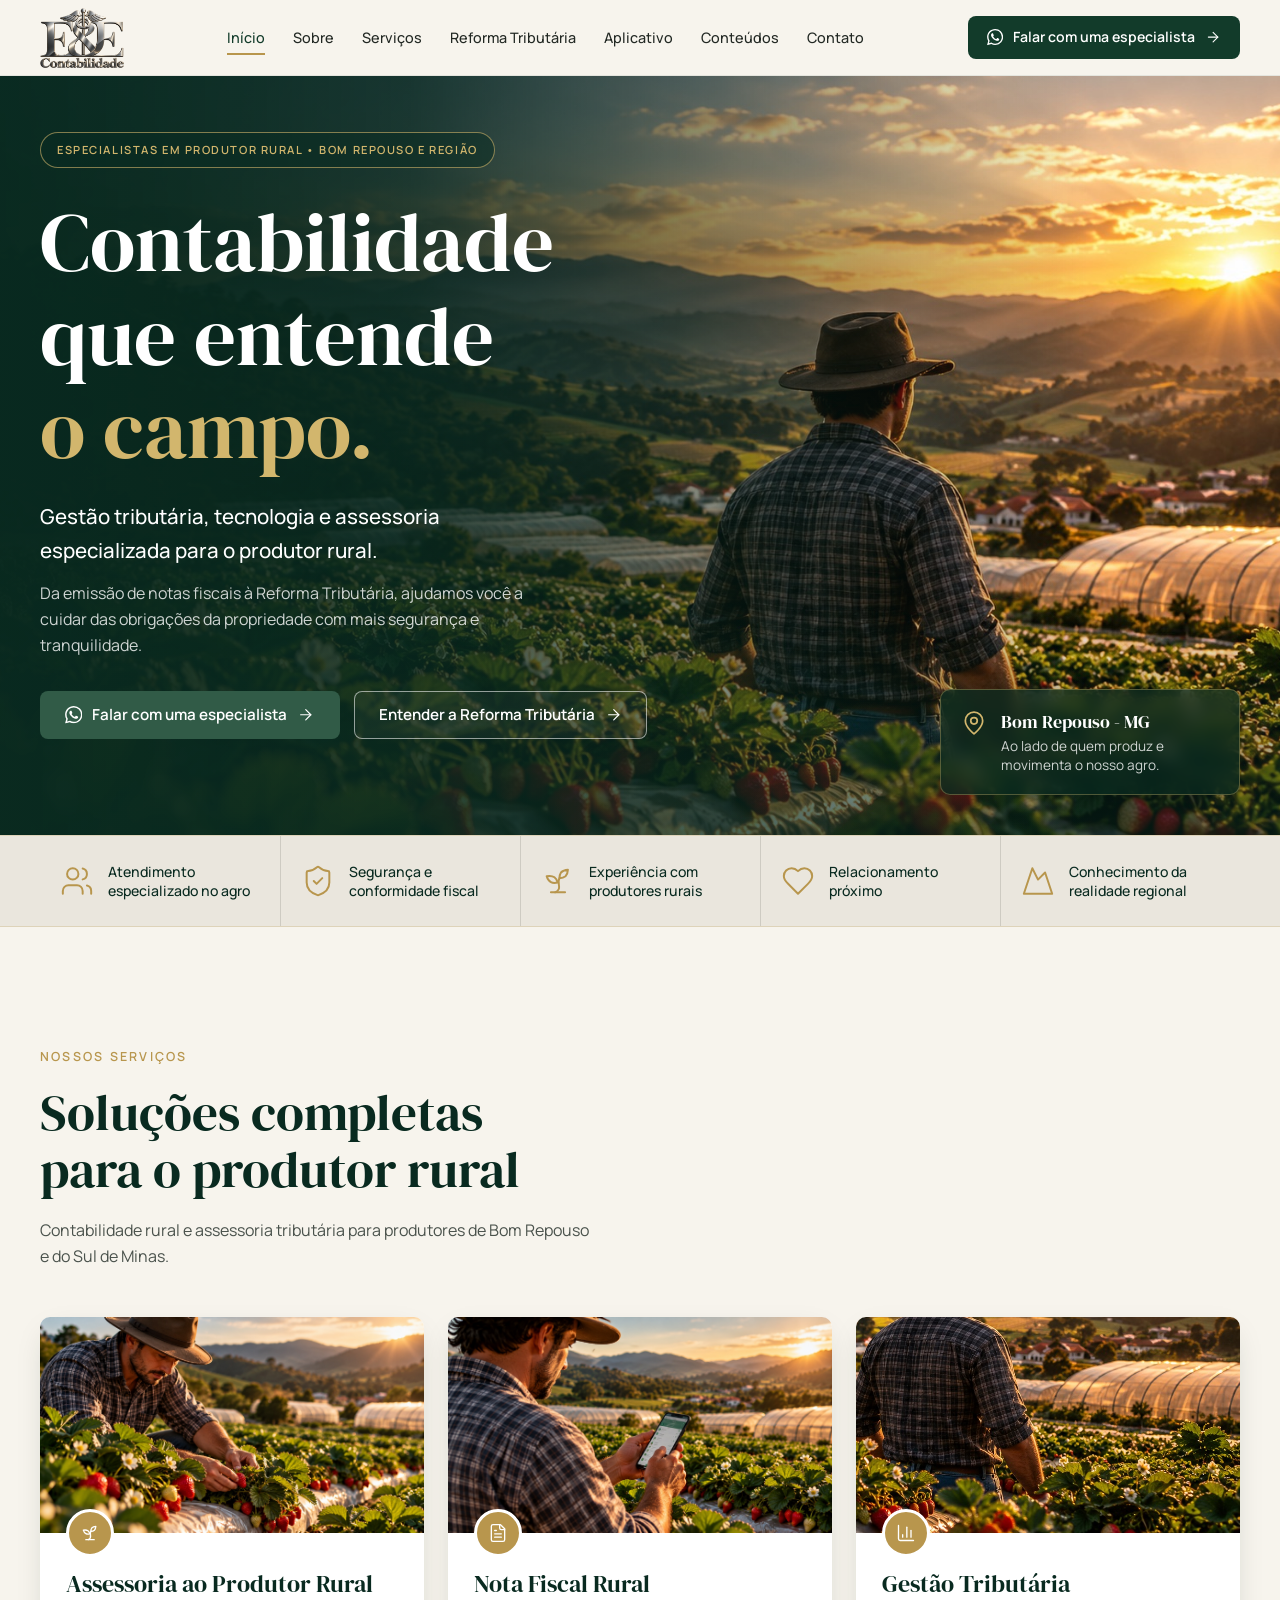
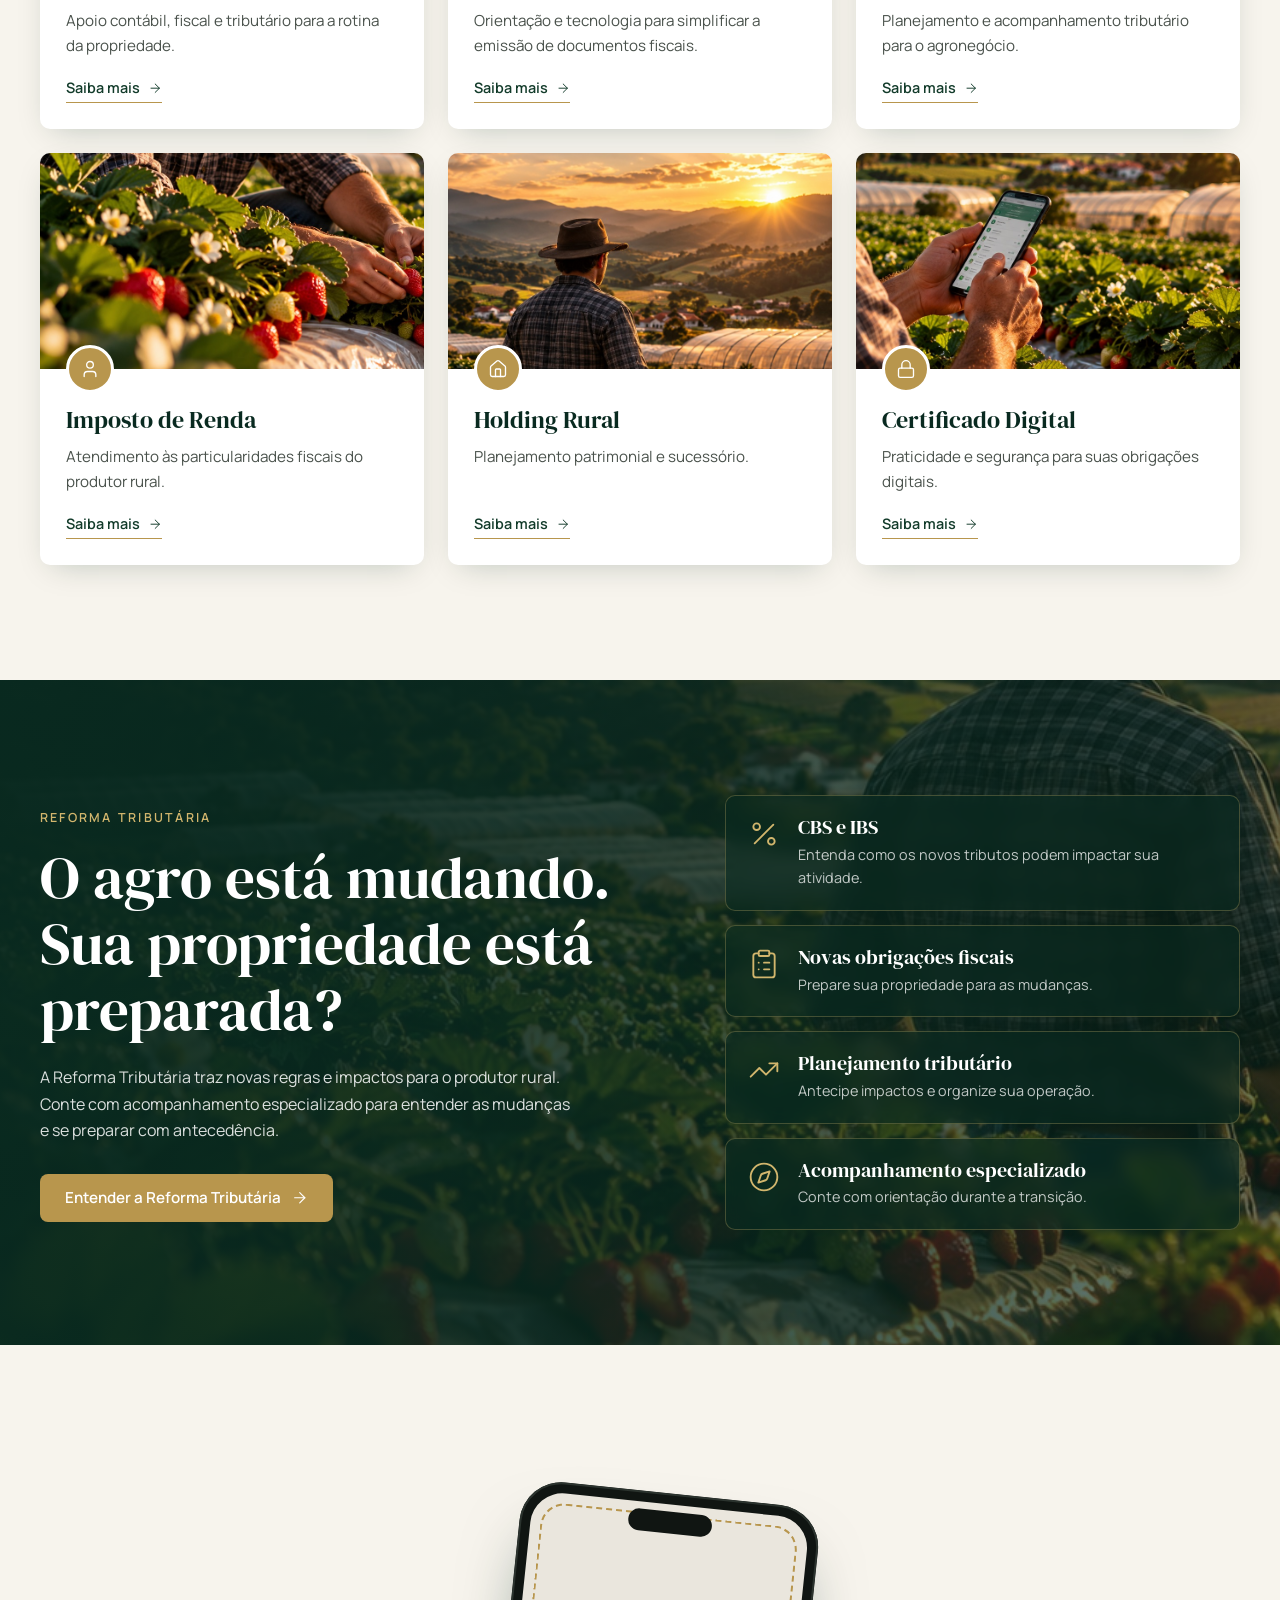
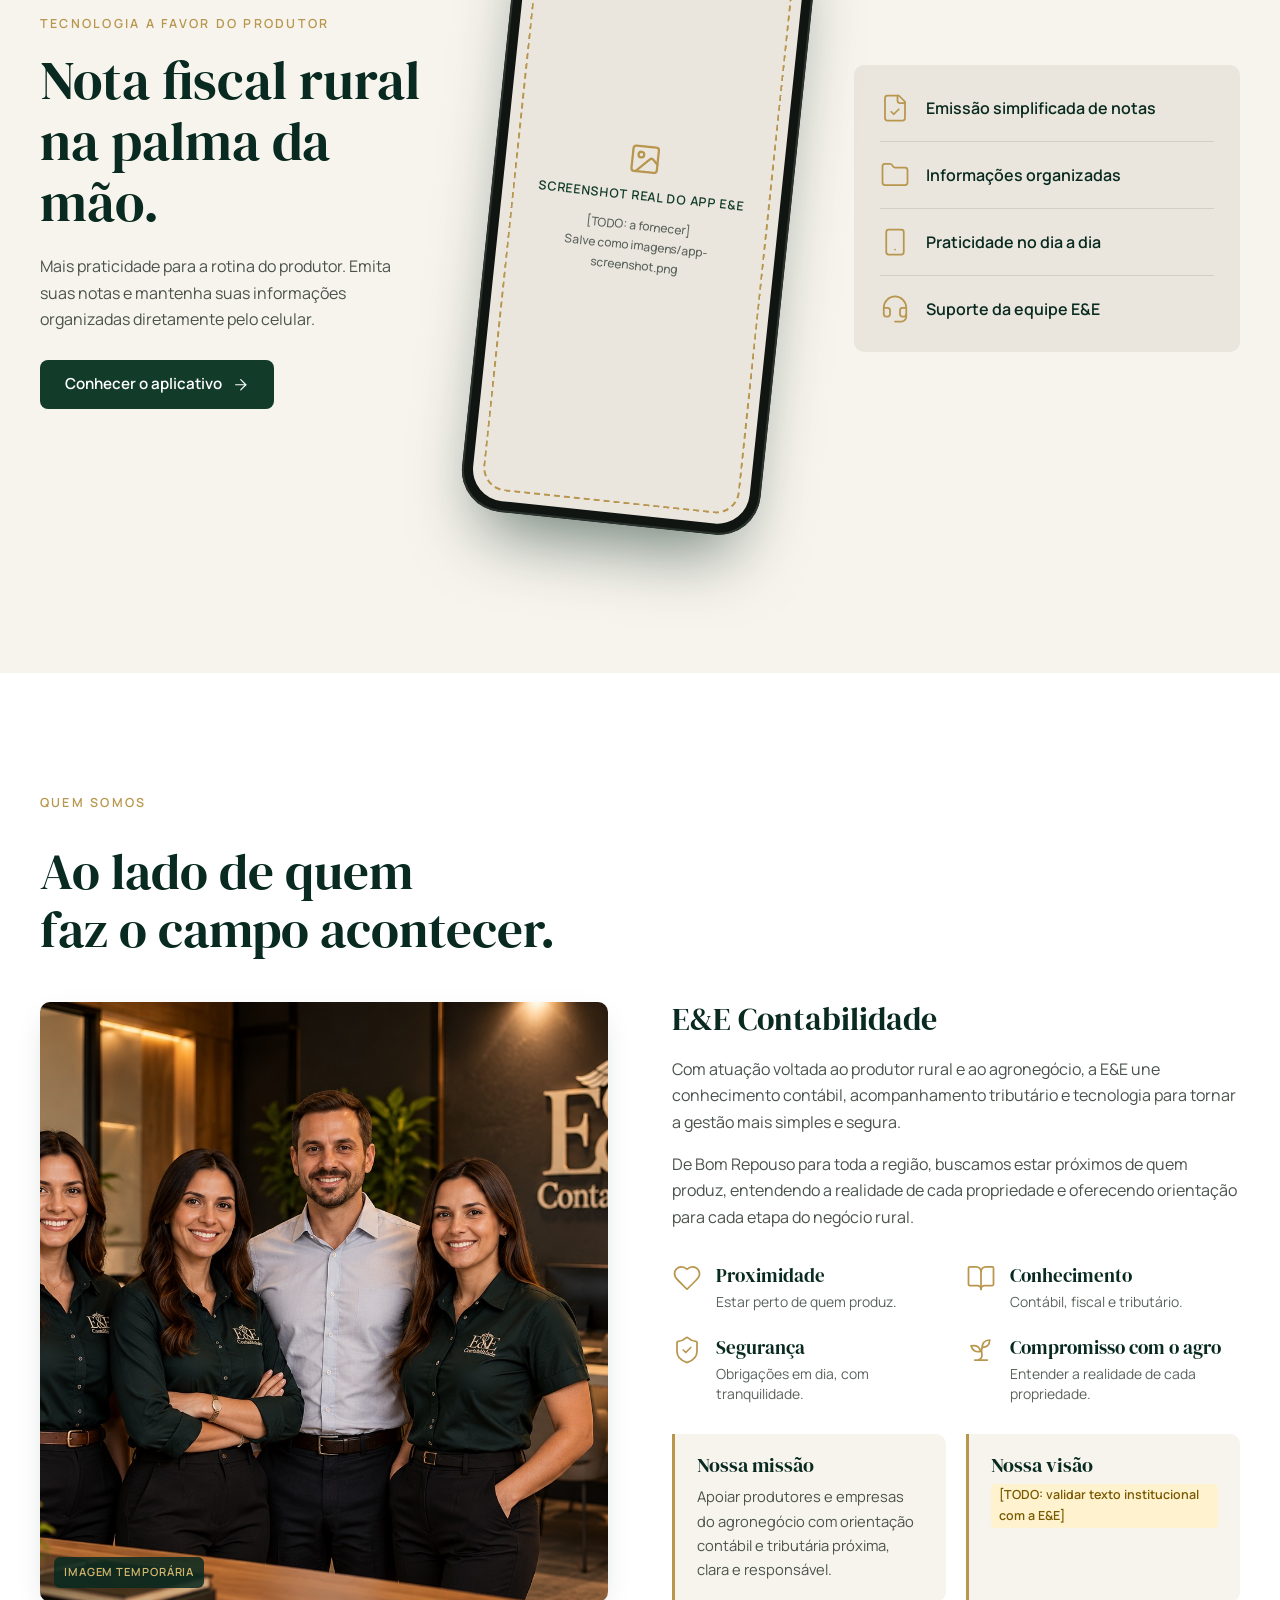
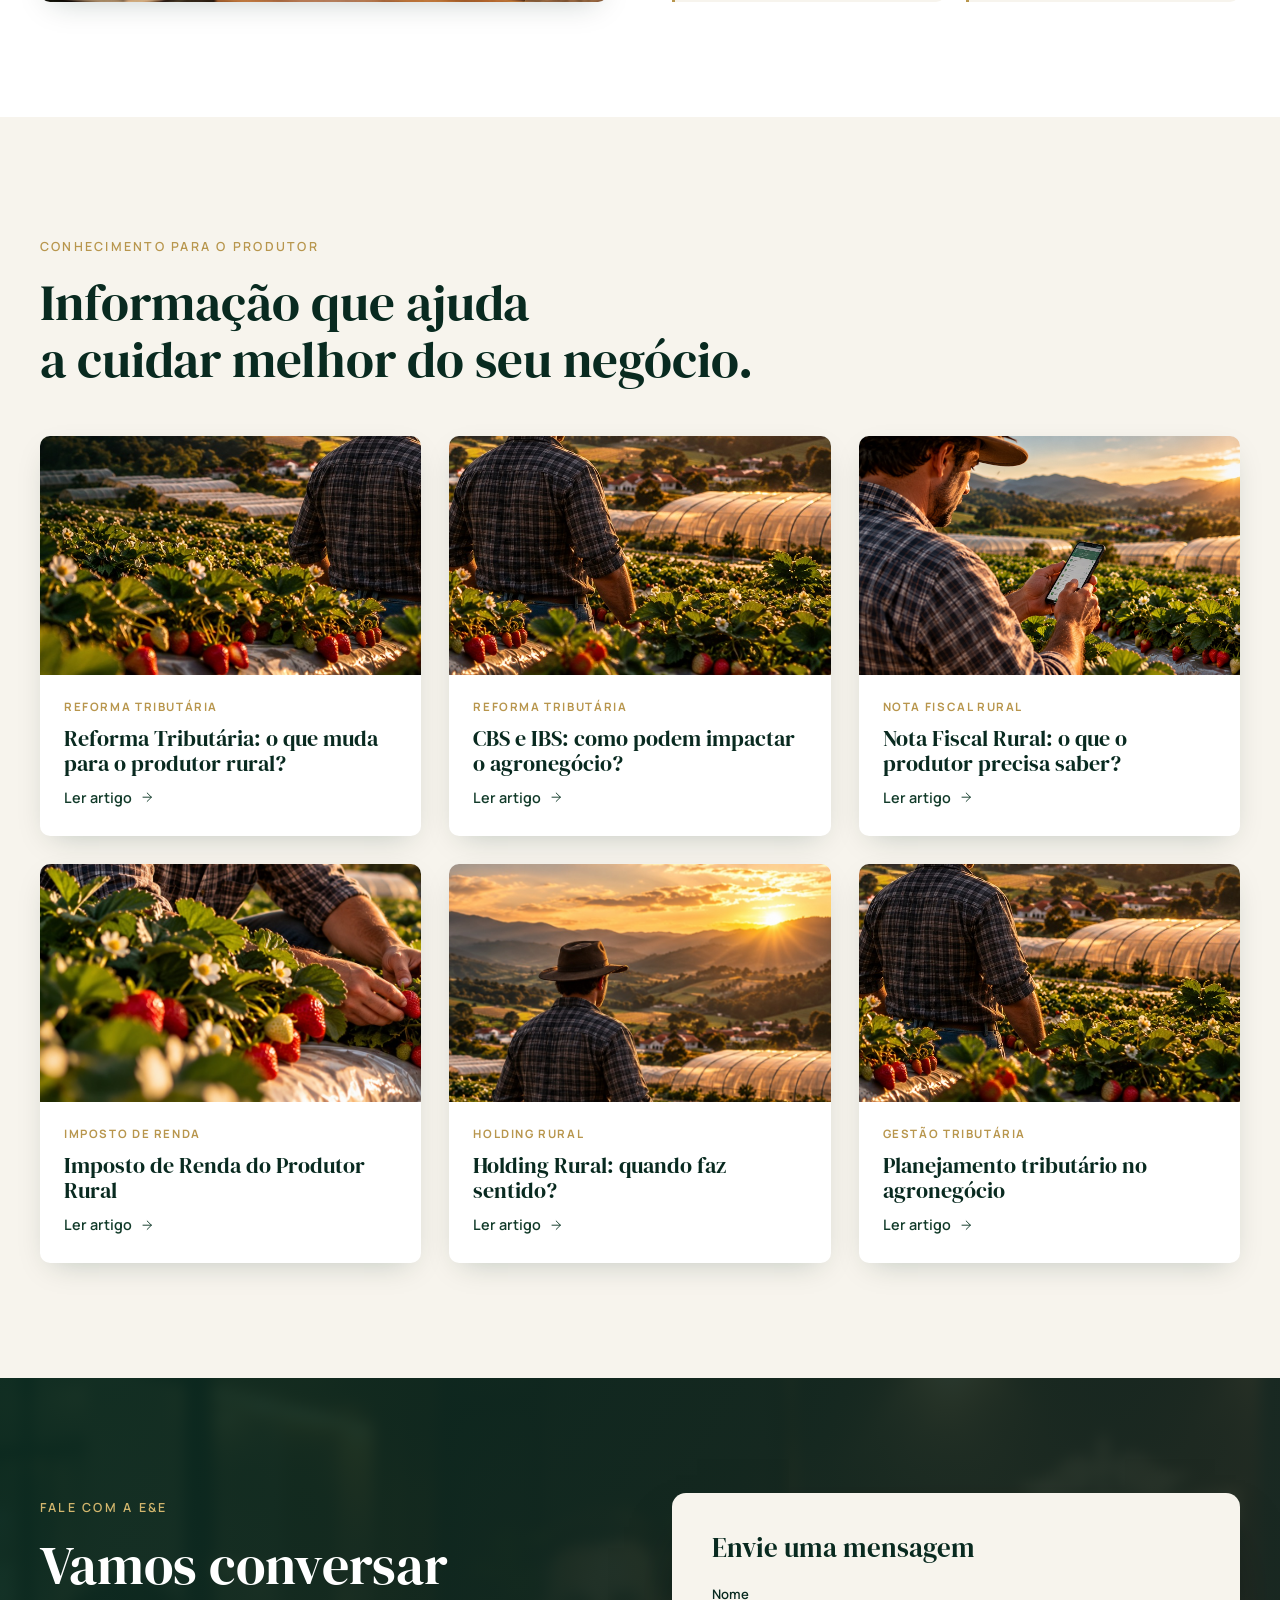
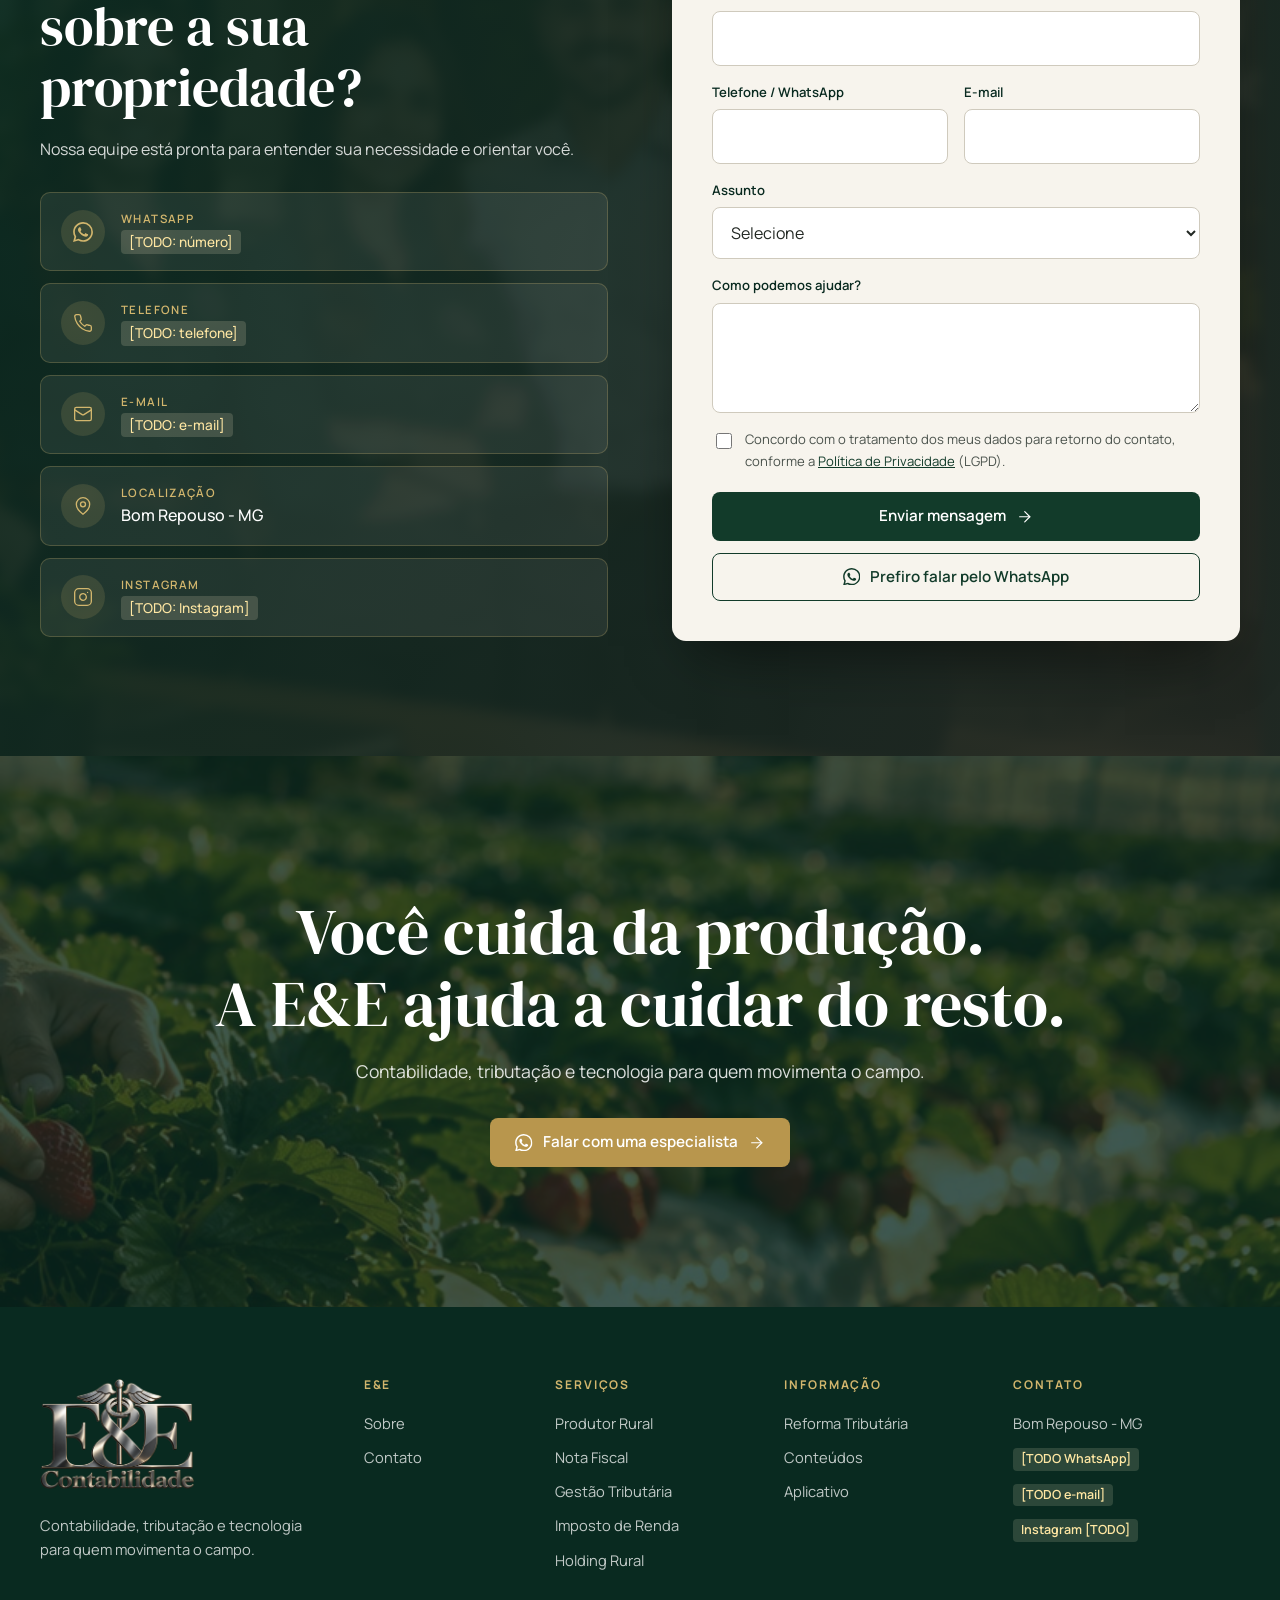
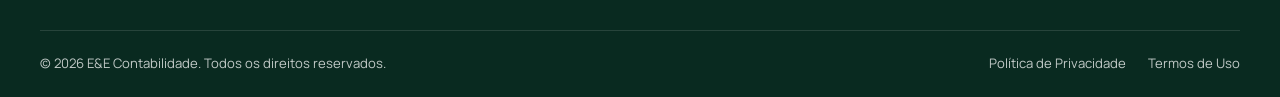
==== index.html @ 35ecf1f6 "Site institucional E&E Contabilidade" ====
<!doctype html>
<html lang="pt-BR" class="no-js">
<head>
<meta charset="utf-8">
<meta name="viewport" content="width=device-width, initial-scale=1">
<title>Contabilidade para Produtor Rural em Bom Repouso - MG | E&amp;E Contabilidade</title>
<meta name="description" content="Contabilidade rural e para o agronegócio em Bom Repouso - MG e Sul de Minas. Assessoria ao produtor rural, nota fiscal, imposto de renda, holding rural e Reforma Tributária.">
<meta property="og:type" content="website">
<meta property="og:locale" content="pt_BR">
<meta property="og:title" content="Contabilidade para Produtor Rural em Bom Repouso - MG | E&amp;E Contabilidade">
<meta property="og:description" content="Contabilidade rural e para o agronegócio em Bom Repouso - MG e Sul de Minas. Assessoria ao produtor rural, nota fiscal, imposto de renda, holding rural e Reforma Tributária.">
<meta property="og:image" content="imagens/web/hero.jpg">
<meta name="theme-color" content="#123b2a">
<link rel="preconnect" href="https://fonts.googleapis.com">
<link rel="preconnect" href="https://fonts.gstatic.com" crossorigin>
<link href="https://fonts.googleapis.com/css2?family=DM+Serif+Display&family=Manrope:wght@400;500;600;700&display=swap" rel="stylesheet">
<link rel="stylesheet" href="assets/css/style.css">
<script type="application/ld+json">{"@context":"https://schema.org","@type":"AccountingService","name":"E&E Contabilidade","description":"Contabilidade para produtor rural e agronegócio em Bom Repouso - MG.","address":{"@type":"PostalAddress","addressLocality":"Bom Repouso","addressRegion":"MG","addressCountry":"BR"},"areaServed":["Bom Repouso","Sul de Minas"],"knowsAbout":["Contabilidade rural","Reforma Tributária","Nota fiscal do produtor rural","Imposto de Renda do produtor rural","Holding rural"]}</script>
</head>
<body>
<a class="skip-link" href="#conteudo-principal">Ir para o conteúdo</a>
<svg xmlns="http://www.w3.org/2000/svg" style="display:none" aria-hidden="true"><symbol id="i-arrow" viewBox="0 0 24 24"><path d="M5 12h14"/><path d="m12 5 7 7-7 7"/></symbol><symbol id="i-pin" viewBox="0 0 24 24"><path d="M20 10c0 6-8 12-8 12s-8-6-8-12a8 8 0 0 1 16 0Z"/><circle cx="12" cy="10" r="3"/></symbol><symbol id="i-shield" viewBox="0 0 24 24"><path d="M20 13c0 5-3.5 7.5-7.66 8.95a1 1 0 0 1-.67-.01C7.5 20.5 4 18 4 13V6a1 1 0 0 1 1-1c2 0 4.5-1.2 6.24-2.72a1.17 1.17 0 0 1 1.52 0C14.51 3.81 17 5 19 5a1 1 0 0 1 1 1z"/><path d="m9 12 2 2 4-4"/></symbol><symbol id="i-users" viewBox="0 0 24 24"><path d="M16 21v-2a4 4 0 0 0-4-4H6a4 4 0 0 0-4 4v2"/><circle cx="9" cy="7" r="4"/><path d="M22 21v-2a4 4 0 0 0-3-3.87"/><path d="M16 3.13a4 4 0 0 1 0 7.75"/></symbol><symbol id="i-sprout" viewBox="0 0 24 24"><path d="M7 20h10"/><path d="M10 20c5.5-2.5.8-6.4 3-10"/><path d="M9.5 9.4c1.1.8 1.8 2.2 2.3 3.7-2 .4-3.5.4-4.8-.3-1.2-.6-2.3-1.9-3-4.2 2.8-.5 4.4 0 5.5.8z"/><path d="M14.1 6a7 7 0 0 0-1.1 4c1.9-.1 3.3-.6 4.3-1.4 1-1 1.6-2.3 1.7-4.6-2.7.1-4 1-4.9 2z"/></symbol><symbol id="i-file" viewBox="0 0 24 24"><path d="M15 2H6a2 2 0 0 0-2 2v16a2 2 0 0 0 2 2h12a2 2 0 0 0 2-2V7Z"/><path d="M14 2v4a2 2 0 0 0 2 2h4"/><path d="M10 9H8"/><path d="M16 13H8"/><path d="M16 17H8"/></symbol><symbol id="i-filecheck" viewBox="0 0 24 24"><path d="M15 2H6a2 2 0 0 0-2 2v16a2 2 0 0 0 2 2h12a2 2 0 0 0 2-2V7Z"/><path d="M14 2v4a2 2 0 0 0 2 2h4"/><path d="m9 15 2 2 4-4"/></symbol><symbol id="i-chart" viewBox="0 0 24 24"><path d="M3 3v16a2 2 0 0 0 2 2h16"/><path d="M18 17V9"/><path d="M13 17V5"/><path d="M8 17v-3"/></symbol><symbol id="i-user" viewBox="0 0 24 24"><path d="M19 21v-2a4 4 0 0 0-4-4H9a4 4 0 0 0-4 4v2"/><circle cx="12" cy="7" r="4"/></symbol><symbol id="i-home" viewBox="0 0 24 24"><path d="M15 21v-8a1 1 0 0 0-1-1h-4a1 1 0 0 0-1 1v8"/><path d="M3 10a2 2 0 0 1 .709-1.528l7-5.999a2 2 0 0 1 2.582 0l7 5.999A2 2 0 0 1 21 10v9a2 2 0 0 1-2 2H5a2 2 0 0 1-2-2z"/></symbol><symbol id="i-lock" viewBox="0 0 24 24"><rect width="18" height="11" x="3" y="11" rx="2"/><path d="M7 11V7a5 5 0 0 1 10 0v4"/></symbol><symbol id="i-heart" viewBox="0 0 24 24"><path d="M19 14c1.49-1.46 3-3.21 3-5.5A5.5 5.5 0 0 0 16.5 3c-1.76 0-3 .5-4.5 2-1.5-1.5-2.74-2-4.5-2A5.5 5.5 0 0 0 2 8.5c0 2.3 1.5 4.05 3 5.5l7 7Z"/></symbol><symbol id="i-book" viewBox="0 0 24 24"><path d="M12 7v14"/><path d="M3 18a1 1 0 0 1-1-1V4a1 1 0 0 1 1-1h5a4 4 0 0 1 4 4 4 4 0 0 1 4-4h5a1 1 0 0 1 1 1v13a1 1 0 0 1-1 1h-6a3 3 0 0 0-3 3 3 3 0 0 0-3-3z"/></symbol><symbol id="i-mountain" viewBox="0 0 24 24"><path d="m8 3 4 8 5-5 5 15H2L8 3z"/></symbol><symbol id="i-trend" viewBox="0 0 24 24"><polyline points="22 7 13.5 15.5 8.5 10.5 2 17"/><polyline points="16 7 22 7 22 13"/></symbol><symbol id="i-phone-app" viewBox="0 0 24 24"><rect width="14" height="20" x="5" y="2" rx="2"/><path d="M12 18h.01"/></symbol><symbol id="i-folder" viewBox="0 0 24 24"><path d="M20 20a2 2 0 0 0 2-2V8a2 2 0 0 0-2-2h-7.9a2 2 0 0 1-1.69-.9L9.6 3.9A2 2 0 0 0 7.93 3H4a2 2 0 0 0-2 2v13a2 2 0 0 0 2 2Z"/></symbol><symbol id="i-headset" viewBox="0 0 24 24"><path d="M3 11h3a2 2 0 0 1 2 2v3a2 2 0 0 1-2 2H5a2 2 0 0 1-2-2v-5Zm0 0a9 9 0 1 1 18 0m0 0v5a2 2 0 0 1-2 2h-1a2 2 0 0 1-2-2v-3a2 2 0 0 1 2-2h3Z"/><path d="M21 16v2a4 4 0 0 1-4 4h-5"/></symbol><symbol id="i-compass" viewBox="0 0 24 24"><circle cx="12" cy="12" r="10"/><path d="m16.24 7.76-1.804 5.411a2 2 0 0 1-1.265 1.265L7.76 16.24l1.804-5.411a2 2 0 0 1 1.265-1.265z"/></symbol><symbol id="i-percent" viewBox="0 0 24 24"><line x1="19" x2="5" y1="5" y2="19"/><circle cx="6.5" cy="6.5" r="2.5"/><circle cx="17.5" cy="17.5" r="2.5"/></symbol><symbol id="i-clipboard" viewBox="0 0 24 24"><rect width="8" height="4" x="8" y="2" rx="1"/><path d="M16 4h2a2 2 0 0 1 2 2v14a2 2 0 0 1-2 2H6a2 2 0 0 1-2-2V6a2 2 0 0 1 2-2h2"/><path d="M12 11h4"/><path d="M12 16h4"/><path d="M8 11h.01"/><path d="M8 16h.01"/></symbol><symbol id="i-phone" viewBox="0 0 24 24"><path d="M22 16.92v3a2 2 0 0 1-2.18 2 19.79 19.79 0 0 1-8.63-3.07 19.5 19.5 0 0 1-6-6 19.79 19.79 0 0 1-3.07-8.67A2 2 0 0 1 4.11 2h3a2 2 0 0 1 2 1.72c.127.96.361 1.903.7 2.81a2 2 0 0 1-.45 2.11L8.09 9.91a16 16 0 0 0 6 6l1.27-1.27a2 2 0 0 1 2.11-.45c.907.339 1.85.573 2.81.7A2 2 0 0 1 22 16.92z"/></symbol><symbol id="i-mail" viewBox="0 0 24 24"><rect width="20" height="16" x="2" y="4" rx="2"/><path d="m22 7-8.97 5.7a1.94 1.94 0 0 1-2.06 0L2 7"/></symbol><symbol id="i-insta" viewBox="0 0 24 24"><rect width="20" height="20" x="2" y="2" rx="5" ry="5"/><path d="M16 11.37A4 4 0 1 1 12.63 8 4 4 0 0 1 16 11.37z"/><line x1="17.5" x2="17.51" y1="6.5" y2="6.5"/></symbol><symbol id="i-menu" viewBox="0 0 24 24"><path d="M4 6h16M4 12h16M4 18h16"/></symbol><symbol id="i-image" viewBox="0 0 24 24"><rect width="18" height="18" x="3" y="3" rx="2"/><circle cx="9" cy="9" r="2"/><path d="m21 15-3.09-3.09a2 2 0 0 0-2.82 0L6 21"/></symbol><symbol id="i-wa" viewBox="0 0 24 24"><path class="icon-fill" d="M17.472 14.382c-.297-.149-1.758-.867-2.03-.967-.273-.099-.471-.148-.67.15-.197.297-.767.966-.94 1.164-.173.199-.347.223-.644.075-.297-.15-1.255-.463-2.39-1.475-.883-.788-1.48-1.761-1.653-2.059-.173-.297-.018-.458.13-.606.134-.133.298-.347.446-.52.149-.174.198-.298.298-.497.099-.198.05-.371-.025-.52-.075-.149-.669-1.612-.916-2.207-.242-.579-.487-.5-.669-.51-.173-.008-.371-.01-.57-.01-.198 0-.52.074-.792.372-.272.297-1.04 1.016-1.04 2.479 0 1.462 1.065 2.875 1.213 3.074.149.198 2.096 3.2 5.077 4.487.709.306 1.262.489 1.694.625.712.227 1.36.195 1.871.118.571-.085 1.758-.719 2.006-1.413.248-.694.248-1.289.173-1.413-.074-.124-.272-.198-.57-.347m-5.421 7.403h-.004a9.87 9.87 0 01-5.031-1.378l-.361-.214-3.741.982.998-3.648-.235-.374a9.86 9.86 0 01-1.51-5.26c.001-5.45 4.436-9.884 9.888-9.884 2.64 0 5.122 1.03 6.988 2.898a9.825 9.825 0 012.893 6.994c-.003 5.45-4.437 9.884-9.885 9.884m8.413-18.297A11.815 11.815 0 0012.05 0C5.495 0 .16 5.335.157 11.892c0 2.096.547 4.142 1.588 5.945L.057 24l6.305-1.654a11.882 11.882 0 005.683 1.448h.005c6.554 0 11.89-5.335 11.893-11.893a11.821 11.821 0 00-3.48-8.413z"/></symbol></svg>
<header class="site-header">
  <div class="container header-inner">
    <a class="logo" href="#inicio" aria-label="E&E Contabilidade — início"><img src="imagens/web/logo.png" alt="E&E Contabilidade" width="640" height="457"></a>
    <nav class="main-nav" id="menu" aria-label="Principal"><ul><li><a href="#inicio">Início</a></li><li><a href="#sobre">Sobre</a></li><li><a href="#servicos">Serviços</a></li><li><a href="#reforma">Reforma Tributária</a></li><li><a href="#aplicativo">Aplicativo</a></li><li><a href="#conteudos">Conteúdos</a></li><li><a href="#contato">Contato</a></li></ul></nav>
    <a class="btn btn-verde header-cta" data-wa href="#contato"><svg class="icon icon-fill" aria-hidden="true"><use href="#i-wa"/></svg> Falar com uma especialista <svg class="icon " aria-hidden="true"><use href="#i-arrow"/></svg></a>
    <button class="nav-toggle" aria-expanded="false" aria-controls="menu" aria-label="Abrir menu"><svg class="icon " aria-hidden="true"><use href="#i-menu"/></svg></button>
  </div>
</header>
<main id="conteudo-principal">
<!-- HERO -->
<section class="hero" id="inicio">
  <!-- Imagem gerada por IA (temporária). Para trocar: substitua imagens/web/hero.jpg -->
  <img class="hero-img" src="imagens/web/hero.jpg" alt="Produtor rural observando plantação de morango em estufas, com montanhas do Sul de Minas ao pôr do sol" width="1774" height="887" fetchpriority="high">
  <div class="container">
    <div class="hero-content">
      <span class="selo">ESPECIALISTAS EM PRODUTOR RURAL • BOM REPOUSO E REGIÃO</span>
      <h1>Contabilidade<br>que entende<br><span class="dourado">o campo.</span></h1>
      <p class="sub">Gestão tributária, tecnologia e assessoria especializada para o produtor rural.</p>
      <p class="compl">Da emissão de notas fiscais à Reforma Tributária, ajudamos você a cuidar das obrigações da propriedade com mais segurança e tranquilidade.</p>
      <div class="hero-btns">
        <a class="btn btn-verde" data-wa href="#contato"><svg class="icon icon-fill" aria-hidden="true"><use href="#i-wa"/></svg> Falar com uma especialista <svg class="icon " aria-hidden="true"><use href="#i-arrow"/></svg></a>
        <a class="btn btn-outline-claro" href="#reforma">Entender a Reforma Tributária <svg class="icon " aria-hidden="true"><use href="#i-arrow"/></svg></a>
      </div>
    </div>
  </div>
  <aside class="hero-card"><svg class="icon " aria-hidden="true"><use href="#i-pin"/></svg><div><strong>Bom Repouso - MG</strong><span>Ao lado de quem produz e movimenta o nosso agro.</span></div></aside>
</section>

<!-- DIFERENCIAIS -->
<section class="diferenciais" aria-label="Diferenciais"><div class="container"><ul class="dif-grid"><li class="dif-item"><svg class="icon " aria-hidden="true"><use href="#i-users"/></svg><span>Atendimento especializado no agro</span></li><li class="dif-item"><svg class="icon " aria-hidden="true"><use href="#i-shield"/></svg><span>Segurança e conformidade fiscal</span></li><li class="dif-item"><svg class="icon " aria-hidden="true"><use href="#i-sprout"/></svg><span>Experiência com produtores rurais</span></li><li class="dif-item"><svg class="icon " aria-hidden="true"><use href="#i-heart"/></svg><span>Relacionamento próximo</span></li><li class="dif-item"><svg class="icon " aria-hidden="true"><use href="#i-mountain"/></svg><span>Conhecimento da realidade regional</span></li></ul></div></section>

<!-- SERVIÇOS -->
<section class="section" id="servicos">
  <div class="container">
    <div class="servicos-head reveal">
      <span class="eyebrow">NOSSOS SERVIÇOS</span>
      <h2 class="section-title">Soluções completas<br>para o produtor rural</h2>
      <p style="margin-top:18px;max-width:560px;color:#4a524c">Contabilidade rural e assessoria tributária para produtores de Bom Repouso e do Sul de Minas.</p>
    </div>
    <div class="grid-servicos"><article class="card-svc reveal"><figure><img src="imagens/web/svc-assessoria.jpg" alt="Fotografia de produtor rural colhendo morangos ao pôr do sol" loading="lazy" width="900" height="506"></figure>
  <div class="body"><span class="ico"><svg class="icon " aria-hidden="true"><use href="#i-sprout"/></svg></span><h3>Assessoria ao Produtor Rural</h3><p>Apoio contábil, fiscal e tributário para a rotina da propriedade.</p><a class="link-seta" href="#contato">Saiba mais <svg class="icon " aria-hidden="true"><use href="#i-arrow"/></svg></a></div></article><article class="card-svc reveal"><figure><img src="imagens/web/svc-nota-fiscal.jpg" alt="Produtor rural usando o celular em plantação de morango" loading="lazy" width="900" height="506"></figure>
  <div class="body"><span class="ico"><svg class="icon " aria-hidden="true"><use href="#i-file"/></svg></span><h3>Nota Fiscal Rural</h3><p>Orientação e tecnologia para simplificar a emissão de documentos fiscais.</p><a class="link-seta" href="#contato">Saiba mais <svg class="icon " aria-hidden="true"><use href="#i-arrow"/></svg></a></div></article><article class="card-svc reveal"><figure><img src="imagens/web/svc-gestao.jpg" alt="Estufas agrícolas e plantação em vale do Sul de Minas" loading="lazy" width="900" height="506"></figure>
  <div class="body"><span class="ico"><svg class="icon " aria-hidden="true"><use href="#i-chart"/></svg></span><h3>Gestão Tributária</h3><p>Planejamento e acompanhamento tributário para o agronegócio.</p><a class="link-seta" href="#contato">Saiba mais <svg class="icon " aria-hidden="true"><use href="#i-arrow"/></svg></a></div></article><article class="card-svc reveal"><figure><img src="imagens/web/svc-ir.jpg" alt="Morangos maduros e flores na lavoura" loading="lazy" width="900" height="506"></figure>
  <div class="body"><span class="ico"><svg class="icon " aria-hidden="true"><use href="#i-user"/></svg></span><h3>Imposto de Renda</h3><p>Atendimento às particularidades fiscais do produtor rural.</p><a class="link-seta" href="#contato">Saiba mais <svg class="icon " aria-hidden="true"><use href="#i-arrow"/></svg></a></div></article><article class="card-svc reveal"><figure><img src="imagens/web/svc-holding.jpg" alt="Propriedade rural com montanhas ao fundo durante o pôr do sol" loading="lazy" width="900" height="506"></figure>
  <div class="body"><span class="ico"><svg class="icon " aria-hidden="true"><use href="#i-home"/></svg></span><h3>Holding Rural</h3><p>Planejamento patrimonial e sucessório.</p><a class="link-seta" href="#contato">Saiba mais <svg class="icon " aria-hidden="true"><use href="#i-arrow"/></svg></a></div></article><article class="card-svc reveal"><figure><img src="imagens/web/svc-certificado.jpg" alt="Produtor com celular em mãos na lavoura" loading="lazy" width="900" height="506"></figure>
  <div class="body"><span class="ico"><svg class="icon " aria-hidden="true"><use href="#i-lock"/></svg></span><h3>Certificado Digital</h3><p>Praticidade e segurança para suas obrigações digitais.</p><a class="link-seta" href="#contato">Saiba mais <svg class="icon " aria-hidden="true"><use href="#i-arrow"/></svg></a></div></article></div>
  </div>
</section>

<!-- REFORMA TRIBUTÁRIA -->
<section class="section reforma" id="reforma">
  <img class="reforma-bg" src="imagens/web/reforma-bg.jpg" alt="" loading="lazy" width="1774" height="457">
  <div class="container">
    <div class="reveal">
      <span class="eyebrow" style="color:var(--dourado-claro)">REFORMA TRIBUTÁRIA</span>
      <h2>O agro está mudando.<br>Sua propriedade está preparada?</h2>
      <p>A Reforma Tributária traz novas regras e impactos para o produtor rural. Conte com acompanhamento especializado para entender as mudanças e se preparar com antecedência.</p>
      <a class="btn btn-dourado" href="conteudos/reforma-tributaria-produtor-rural.html">Entender a Reforma Tributária <svg class="icon " aria-hidden="true"><use href="#i-arrow"/></svg></a>
    </div>
    <div class="reforma-cards"><div class="card-ref reveal"><svg class="icon " aria-hidden="true"><use href="#i-percent"/></svg><div><h3>CBS e IBS</h3><p>Entenda como os novos tributos podem impactar sua atividade.</p></div></div><div class="card-ref reveal"><svg class="icon " aria-hidden="true"><use href="#i-clipboard"/></svg><div><h3>Novas obrigações fiscais</h3><p>Prepare sua propriedade para as mudanças.</p></div></div><div class="card-ref reveal"><svg class="icon " aria-hidden="true"><use href="#i-trend"/></svg><div><h3>Planejamento tributário</h3><p>Antecipe impactos e organize sua operação.</p></div></div><div class="card-ref reveal"><svg class="icon " aria-hidden="true"><use href="#i-compass"/></svg><div><h3>Acompanhamento especializado</h3><p>Conte com orientação durante a transição.</p></div></div></div>
  </div>
</section>

<!-- APLICATIVO -->
<section class="section app" id="aplicativo">
  <div class="container app-grid">
    <div class="app-text reveal">
      <span class="eyebrow">TECNOLOGIA A FAVOR DO PRODUTOR</span>
      <h2>Nota fiscal rural<br>na palma da mão.</h2>
      <p>Mais praticidade para a rotina do produtor. Emita suas notas e mantenha suas informações organizadas diretamente pelo celular.</p>
      <a class="btn btn-verde" data-wa href="#contato">Conhecer o aplicativo <svg class="icon " aria-hidden="true"><use href="#i-arrow"/></svg></a>
    </div>
    <div class="phone-wrap reveal">
      <div class="phone">
        <div class="phone-screen">
          <div class="phone-placeholder"><svg class="icon " aria-hidden="true"><use href="#i-image"/></svg><span>Screenshot real do app E&amp;E</span><small>[TODO: a fornecer]<br>Salve como imagens/app-screenshot.png</small></div>
          <!-- Quando o arquivo existir, ele cobre o placeholder automaticamente. -->
          <img src="imagens/app-screenshot.png" alt="Tela do aplicativo E&amp;E para emissão de notas fiscais" onerror="this.remove()">
        </div>
      </div>
    </div>
    <div class="benef-card reveal"><ul><li class="benef"><svg class="icon " aria-hidden="true"><use href="#i-filecheck"/></svg><span>Emissão simplificada de notas</span></li><li class="benef"><svg class="icon " aria-hidden="true"><use href="#i-folder"/></svg><span>Informações organizadas</span></li><li class="benef"><svg class="icon " aria-hidden="true"><use href="#i-phone-app"/></svg><span>Praticidade no dia a dia</span></li><li class="benef"><svg class="icon " aria-hidden="true"><use href="#i-headset"/></svg><span>Suporte da equipe E&E</span></li></ul></div>
  </div>
</section>

<!-- SOBRE -->
<section class="section sobre" id="sobre">
  <div class="container">
    <div class="reveal">
      <span class="eyebrow">QUEM SOMOS</span>
      <h2 class="section-title sobre-titulo">Ao lado de quem<br>faz o campo acontecer.</h2>
    </div>
    <div class="sobre-grid">
      <div class="sobre-foto reveal">
        <!-- Imagem temporária (gerada por IA). Trocar pela foto real: imagens/web/equipe.jpg -->
        <img src="imagens/web/equipe.jpg" alt="Equipe da E&amp;E Contabilidade no escritório (imagem temporária)" loading="lazy" width="1536" height="1024">
        <span class="tag-temp">Imagem temporária</span>
      </div>
      <div class="sobre-txt reveal">
        <h3>E&amp;E Contabilidade</h3>
        <p>Com atuação voltada ao produtor rural e ao agronegócio, a E&amp;E une conhecimento contábil, acompanhamento tributário e tecnologia para tornar a gestão mais simples e segura.</p>
        <p>De Bom Repouso para toda a região, buscamos estar próximos de quem produz, entendendo a realidade de cada propriedade e oferecendo orientação para cada etapa do negócio rural.</p>
        <div class="pilares"><div class="pilar"><svg class="icon " aria-hidden="true"><use href="#i-heart"/></svg><div><strong>Proximidade</strong><span>Estar perto de quem produz.</span></div></div><div class="pilar"><svg class="icon " aria-hidden="true"><use href="#i-book"/></svg><div><strong>Conhecimento</strong><span>Contábil, fiscal e tributário.</span></div></div><div class="pilar"><svg class="icon " aria-hidden="true"><use href="#i-shield"/></svg><div><strong>Segurança</strong><span>Obrigações em dia, com tranquilidade.</span></div></div><div class="pilar"><svg class="icon " aria-hidden="true"><use href="#i-sprout"/></svg><div><strong>Compromisso com o agro</strong><span>Entender a realidade de cada propriedade.</span></div></div></div>
        <div class="mv">
          <div><h4>Nossa missão</h4><p>Apoiar produtores e empresas do agronegócio com orientação contábil e tributária próxima, clara e responsável.</p></div>
          <div><h4>Nossa visão</h4><p><span class="todo">[TODO: validar texto institucional com a E&amp;E]</span></p></div>
        </div>
      </div>
    </div>
  </div>
</section>

<!-- CONTEÚDOS -->
<section class="section conteudos" id="conteudos">
  <div class="container">
    <div class="conteudos-head reveal">
      <span class="eyebrow">CONHECIMENTO PARA O PRODUTOR</span>
      <h2 class="section-title">Informação que ajuda<br>a cuidar melhor do seu negócio.</h2>
    </div>
    <div class="grid-artigos"><a class="card-art reveal" href="conteudos/reforma-tributaria-produtor-rural.html">
  <figure><img src="imagens/web/reforma-bg.jpg" alt="" loading="lazy" width="900" height="560"></figure>
  <div class="body"><span class="cat">Reforma Tributária</span><h3>Reforma Tributária: o que muda para o produtor rural?</h3><span class="ler">Ler artigo <svg class="icon " aria-hidden="true"><use href="#i-arrow"/></svg></span></div>
</a><a class="card-art reveal" href="conteudos/cbs-ibs-agronegocio.html">
  <figure><img src="imagens/web/svc-gestao.jpg" alt="" loading="lazy" width="900" height="560"></figure>
  <div class="body"><span class="cat">Reforma Tributária</span><h3>CBS e IBS: como podem impactar o agronegócio?</h3><span class="ler">Ler artigo <svg class="icon " aria-hidden="true"><use href="#i-arrow"/></svg></span></div>
</a><a class="card-art reveal" href="conteudos/nota-fiscal-produtor-rural.html">
  <figure><img src="imagens/web/svc-nota-fiscal.jpg" alt="" loading="lazy" width="900" height="560"></figure>
  <div class="body"><span class="cat">Nota Fiscal Rural</span><h3>Nota Fiscal Rural: o que o produtor precisa saber?</h3><span class="ler">Ler artigo <svg class="icon " aria-hidden="true"><use href="#i-arrow"/></svg></span></div>
</a><a class="card-art reveal" href="conteudos/imposto-de-renda-produtor-rural.html">
  <figure><img src="imagens/web/svc-ir.jpg" alt="" loading="lazy" width="900" height="560"></figure>
  <div class="body"><span class="cat">Imposto de Renda</span><h3>Imposto de Renda do Produtor Rural</h3><span class="ler">Ler artigo <svg class="icon " aria-hidden="true"><use href="#i-arrow"/></svg></span></div>
</a><a class="card-art reveal" href="conteudos/holding-rural-quando-faz-sentido.html">
  <figure><img src="imagens/web/svc-holding.jpg" alt="" loading="lazy" width="900" height="560"></figure>
  <div class="body"><span class="cat">Holding Rural</span><h3>Holding Rural: quando faz sentido?</h3><span class="ler">Ler artigo <svg class="icon " aria-hidden="true"><use href="#i-arrow"/></svg></span></div>
</a><a class="card-art reveal" href="conteudos/planejamento-tributario-agronegocio.html">
  <figure><img src="imagens/web/svc-gestao.jpg" alt="" loading="lazy" width="900" height="560"></figure>
  <div class="body"><span class="cat">Gestão Tributária</span><h3>Planejamento tributário no agronegócio</h3><span class="ler">Ler artigo <svg class="icon " aria-hidden="true"><use href="#i-arrow"/></svg></span></div>
</a></div>
  </div>
</section>

<!-- CONTATO -->
<section class="section contato" id="contato">
  <!-- Fundo temporário: a foto da equipe/escritório, desfocada. Trocar por foto real do escritório E&E. -->
  <img class="contato-bg" src="imagens/web/equipe.jpg" alt="" loading="lazy" width="1536" height="1024">
  <div class="container">
    <div class="reveal">
      <span class="eyebrow" style="color:var(--dourado-claro)">FALE COM A E&amp;E</span>
      <h2>Vamos conversar<br>sobre a sua propriedade?</h2>
      <p class="lead">Nossa equipe está pronta para entender sua necessidade e orientar você.</p>
      <div class="contato-cards">
        <a class="c-card" data-wa href="#contato"><span class="ico"><svg class="icon icon-fill" aria-hidden="true"><use href="#i-wa"/></svg></span><div><small>WhatsApp</small><span class="todo" data-contact="whatsapp">[TODO: número]</span></div></a>
        <a class="c-card"><span class="ico"><svg class="icon " aria-hidden="true"><use href="#i-phone"/></svg></span><div><small>Telefone</small><span class="todo" data-contact="telefone">[TODO: telefone]</span></div></a>
        <a class="c-card"><span class="ico"><svg class="icon " aria-hidden="true"><use href="#i-mail"/></svg></span><div><small>E-mail</small><span class="todo" data-contact="email">[TODO: e-mail]</span></div></a>
        <div class="c-card"><span class="ico"><svg class="icon " aria-hidden="true"><use href="#i-pin"/></svg></span><div><small>Localização</small><span>Bom Repouso - MG</span></div></div>
        <a class="c-card"><span class="ico"><svg class="icon " aria-hidden="true"><use href="#i-insta"/></svg></span><div><small>Instagram</small><span class="todo" data-contact="instagram">[TODO: Instagram]</span></div></a>
      </div>
    </div>
    <form class="form-card reveal" id="form-contato" novalidate>
      <h3>Envie uma mensagem</h3>
      <div class="field"><label for="f-nome">Nome</label><input id="f-nome" name="nome" autocomplete="name" required></div>
      <div class="form-row">
        <div class="field"><label for="f-tel">Telefone / WhatsApp</label><input id="f-tel" name="telefone" type="tel" autocomplete="tel" required></div>
        <div class="field"><label for="f-mail">E-mail</label><input id="f-mail" name="email" type="email" autocomplete="email" required></div>
      </div>
      <div class="field"><label for="f-assunto">Assunto</label><select id="f-assunto" name="assunto" required><option value="" disabled selected>Selecione</option><option>Assessoria ao Produtor Rural</option><option>Nota Fiscal Rural</option><option>Reforma Tributária</option><option>Imposto de Renda</option><option>Holding Rural</option><option>Certificado Digital</option><option>Aplicativo</option><option>Outro</option></select></div>
      <div class="field"><label for="f-msg">Como podemos ajudar?</label><textarea id="f-msg" name="mensagem"></textarea></div>
      <label class="check"><input type="checkbox" name="lgpd" required><span>Concordo com o tratamento dos meus dados para retorno do contato, conforme a <a href="privacidade.html">Política de Privacidade</a> (LGPD).</span></label>
      <button class="btn btn-verde" type="submit">Enviar mensagem <svg class="icon " aria-hidden="true"><use href="#i-arrow"/></svg></button>
      <a class="btn btn-outline" data-wa href="#contato"><svg class="icon icon-fill" aria-hidden="true"><use href="#i-wa"/></svg> Prefiro falar pelo WhatsApp</a>
      <p class="form-status" role="status"></p>
    </form>
  </div>
</section>

<!-- CTA FINAL -->
<section class="cta-final">
  <img src="imagens/web/cta-bg.jpg" alt="" loading="lazy" width="836" height="641">
  <div class="container reveal">
    <h2>Você cuida da produção.<br>A E&amp;E ajuda a cuidar do resto.</h2>
    <p>Contabilidade, tributação e tecnologia para quem movimenta o campo.</p>
    <a class="btn btn-dourado" data-wa href="#contato"><svg class="icon icon-fill" aria-hidden="true"><use href="#i-wa"/></svg> Falar com uma especialista <svg class="icon " aria-hidden="true"><use href="#i-arrow"/></svg></a>
  </div>
</section>
</main>
<footer class="site-footer">
  <div class="container">
    <div class="footer-grid">
      <div class="footer-brand"><a class="logo logo-claro" href="#inicio" aria-label="E&E Contabilidade — início"><img src="imagens/web/logo.png" alt="E&E Contabilidade" width="640" height="457"></a><p>Contabilidade, tributação e tecnologia para quem movimenta o campo.</p></div>
      <div><h4>E&amp;E</h4><ul><li><a href="#sobre">Sobre</a></li><li><a href="#contato">Contato</a></li></ul></div>
      <div><h4>Serviços</h4><ul>
        <li><a href="#servicos">Produtor Rural</a></li><li><a href="#servicos">Nota Fiscal</a></li>
        <li><a href="#servicos">Gestão Tributária</a></li><li><a href="#servicos">Imposto de Renda</a></li>
        <li><a href="#servicos">Holding Rural</a></li></ul></div>
      <div><h4>Informação</h4><ul><li><a href="#reforma">Reforma Tributária</a></li><li><a href="#conteudos">Conteúdos</a></li><li><a href="#aplicativo">Aplicativo</a></li></ul></div>
      <div><h4>Contato</h4><ul>
        <li>Bom Repouso - MG</li>
        <li><span class="todo" data-contact="whatsapp">[TODO WhatsApp]</span></li>
        <li><span class="todo" data-contact="email">[TODO e-mail]</span></li>
        <li><span class="todo" data-contact="instagram">Instagram [TODO]</span></li></ul></div>
    </div>
    <div class="footer-bottom">
      <span>© <span id="ano">2026</span> E&E Contabilidade. Todos os direitos reservados.</span>
      <nav aria-label="Legal"><a href="privacidade.html">Política de Privacidade</a><a href="termos.html">Termos de Uso</a></nav>
    </div>
  </div>
</footer>
<a class="wa-float" data-wa href="#contato" aria-label="Falar pelo WhatsApp"><svg class="icon icon-fill" aria-hidden="true"><use href="#i-wa"/></svg></a>
<script src="assets/js/site.js"></script>
<script>document.getElementById("ano").textContent = new Date().getFullYear();</script>
</body>
</html>
---- assets/css/style.css ----
/* E&E Contabilidade — estilos globais
   Paleta e tipografia conforme o briefing. */

:root {
  --verde-floresta: #123b2a;
  --verde-profundo: #092a20;
  --verde-sec: #315b47;
  --dourado: #b8964d;
  --dourado-claro: #d2b66d;
  --offwhite: #f7f4ed;
  --cinza-quente: #eae6dd;
  --grafite: #222823;
  --branco: #fff;

  --serif: "DM Serif Display", "Cormorant Garamond", Georgia, serif;
  --sans: "Manrope", "Inter", system-ui, -apple-system, sans-serif;

  --header-h: 76px;
  --container: 1200px;
  --radius: 10px;
  --shadow: 0 10px 30px -12px rgba(9, 42, 32, 0.25);
}

*, *::before, *::after { box-sizing: border-box; }
html { scroll-behavior: smooth; scroll-padding-top: calc(var(--header-h) + 8px); }
body {
  margin: 0;
  font-family: var(--sans);
  font-size: 16px;
  line-height: 1.65;
  color: var(--grafite);
  background: var(--offwhite);
  -webkit-font-smoothing: antialiased;
}
img { max-width: 100%; display: block; }
a { color: inherit; }
h1, h2, h3, h4 { font-family: var(--serif); font-weight: 400; line-height: 1.12; margin: 0; }
p { margin: 0 0 1em; }
ul { margin: 0; padding: 0; list-style: none; }
:focus-visible { outline: 2px solid var(--dourado); outline-offset: 3px; }

.container { width: min(var(--container), 100% - 48px); margin-inline: auto; }
.sr-only { position: absolute; width: 1px; height: 1px; overflow: hidden; clip: rect(0 0 0 0); white-space: nowrap; }
.skip-link { position: absolute; left: -999px; top: 8px; background: var(--verde-floresta); color: #fff; padding: 8px 14px; border-radius: 6px; z-index: 200; }
.skip-link:focus { left: 8px; }

.icon { width: 1.25em; height: 1.25em; fill: none; stroke: currentColor; stroke-width: 1.6; stroke-linecap: round; stroke-linejoin: round; flex: none; }
.icon-fill { fill: currentColor; stroke: none; }

.eyebrow {
  display: inline-block;
  font-size: 0.78rem;
  font-weight: 600;
  letter-spacing: 0.18em;
  text-transform: uppercase;
  color: var(--dourado);
  margin-bottom: 16px;
}
.section { padding: clamp(64px, 9vw, 120px) 0; }
.section-title { font-size: clamp(2rem, 4.2vw, 3.2rem); color: var(--verde-profundo); }
.dourado { color: var(--dourado-claro); }

/* ---------- Botões ---------- */
.btn {
  display: inline-flex; align-items: center; justify-content: center; gap: 10px;
  padding: 14px 24px; border-radius: 8px; border: 1.5px solid transparent;
  font: 600 0.95rem/1.2 var(--sans); text-decoration: none; cursor: pointer;
  transition: transform .2s, background .2s, color .2s, border-color .2s, box-shadow .2s;
}
.btn:hover { transform: translateY(-2px); }
.btn .icon { width: 1.15em; height: 1.15em; }
.btn-verde { background: var(--verde-floresta); color: #fff; }
.btn-verde:hover { background: var(--verde-profundo); box-shadow: var(--shadow); }
.btn-dourado { background: var(--dourado); color: #fff; }
.btn-dourado:hover { background: #a3843f; box-shadow: 0 10px 30px -12px rgba(0,0,0,.5); }
.btn-outline-claro { border-color: rgba(255,255,255,.55); color: #fff; background: rgba(255,255,255,.04); }
.btn-outline-claro:hover { background: rgba(255,255,255,.14); border-color: #fff; }
.btn-outline { border-color: var(--verde-floresta); color: var(--verde-floresta); }
.btn-outline:hover { background: var(--verde-floresta); color: #fff; }
.link-seta { display: inline-flex; align-items: center; gap: 8px; font-weight: 600; color: var(--verde-floresta); text-decoration: none; border-bottom: 1.5px solid var(--dourado); padding-bottom: 2px; }
.link-seta:hover .icon { transform: translateX(4px); }
.link-seta .icon { width: 1em; height: 1em; transition: transform .2s; }

/* ---------- Header ---------- */
.site-header {
  position: sticky; top: 0; z-index: 100; height: var(--header-h);
  background: rgba(247, 244, 237, 0.94); backdrop-filter: blur(10px);
  border-bottom: 1px solid rgba(18, 59, 42, 0.08);
}
.header-inner { height: 100%; display: flex; align-items: center; justify-content: space-between; gap: 24px; }
.logo { display: inline-flex; flex-direction: column; text-decoration: none; line-height: 1; color: var(--verde-profundo); }
.logo strong { font: 400 2rem/1 var(--serif); letter-spacing: 0.02em; }
.logo strong i { font-style: normal; color: var(--dourado); }
.logo span { font-family: var(--serif); font-size: 0.8rem; letter-spacing: 0.08em; margin-top: 2px; }
.logo img { height: 60px; width: auto; display: block; }
.logo-claro img { height: 110px; }
.main-nav ul { display: flex; gap: 28px; }
.main-nav a { text-decoration: none; font-size: 0.9rem; font-weight: 500; padding: 6px 0; border-bottom: 2px solid transparent; transition: border-color .2s, color .2s; }
.main-nav a:hover, .main-nav a.ativo { border-color: var(--dourado); color: var(--verde-floresta); }
.header-cta { padding: 12px 18px; font-size: 0.88rem; }
.nav-toggle { display: none; background: none; border: 0; padding: 8px; color: var(--verde-profundo); cursor: pointer; }
.nav-toggle .icon { width: 28px; height: 28px; }

/* ---------- Hero ---------- */
.hero {
  position: relative; min-height: clamp(560px, 82vh, 820px); display: flex; align-items: center;
  color: #fff; overflow: hidden; background: var(--verde-profundo);
}
.hero-img { position: absolute; inset: 0; width: 100%; height: 100%; object-fit: cover; object-position: 70% center; }
.hero::before {
  content: ""; position: absolute; inset: 0; z-index: 1;
  background: linear-gradient(90deg, rgba(9,42,32,.95) 0%, rgba(9,42,32,.82) 32%, rgba(9,42,32,.35) 62%, rgba(9,42,32,0) 85%),
              linear-gradient(0deg, rgba(9,42,32,.55) 0%, rgba(9,42,32,0) 30%);
}
.hero .container { position: relative; z-index: 2; padding: 56px 0 96px; }
.hero-content { max-width: 620px; }
.selo {
  display: inline-block; padding: 8px 16px; border: 1px solid rgba(210,182,109,.6); border-radius: 999px;
  font-size: 0.7rem; letter-spacing: .14em; font-weight: 600; color: var(--dourado-claro); margin-bottom: 28px;
  background: rgba(9,42,32,.5);
}
.hero h1 { font-size: clamp(2.8rem, 7vw, 5.2rem); margin-bottom: 24px; }
.hero .sub { font-size: clamp(1.05rem, 1.6vw, 1.3rem); font-weight: 500; max-width: 520px; margin-bottom: 12px; }
.hero .compl { color: rgba(255,255,255,.8); max-width: 520px; margin-bottom: 32px; }
.hero .btn-verde { background: var(--verde-sec); }
.hero .btn-verde:hover { background: #3d6d56; }
.hero-btns { display: flex; flex-wrap: wrap; gap: 14px; }
.hero-card {
  position: absolute; z-index: 2; right: max(24px, calc((100% - var(--container)) / 2)); bottom: 40px;
  display: flex; gap: 14px; align-items: flex-start; max-width: 300px; padding: 18px 20px;
  background: rgba(9,42,32,.72); backdrop-filter: blur(8px); border: 1px solid rgba(210,182,109,.35); border-radius: var(--radius);
}
.hero-card .icon { color: var(--dourado-claro); width: 26px; height: 26px; margin-top: 2px; }
.hero-card strong { display: block; font-family: var(--serif); font-weight: 400; font-size: 1.1rem; }
.hero-card span { font-size: 0.85rem; color: rgba(255,255,255,.8); line-height: 1.45; display: block; }

/* ---------- Diferenciais ---------- */
.diferenciais { background: var(--cinza-quente); border-block: 1px solid rgba(184,150,77,.25); }
.dif-grid { display: grid; grid-template-columns: repeat(5, 1fr); }
.dif-item { display: flex; align-items: center; gap: 14px; padding: 26px 20px; font-size: 0.88rem; font-weight: 500; line-height: 1.35; color: var(--verde-profundo); }
.dif-item + .dif-item { border-left: 1px solid rgba(34,40,35,.14); }
.dif-item .icon { width: 34px; height: 34px; color: var(--dourado); stroke-width: 1.4; }

/* ---------- Serviços ---------- */
.servicos-head { margin-bottom: 48px; }
.grid-servicos { display: grid; grid-template-columns: repeat(3, 1fr); gap: 24px; }
.card-svc {
  position: relative; background: #fff; border-radius: var(--radius); overflow: hidden; box-shadow: var(--shadow);
  display: flex; flex-direction: column; transition: transform .3s, box-shadow .3s;
}
.card-svc:hover { transform: translateY(-6px); box-shadow: 0 24px 40px -18px rgba(9,42,32,.35); }
.card-svc figure { margin: 0; aspect-ratio: 16 / 9; overflow: hidden; }
.card-svc figure img { width: 100%; height: 100%; object-fit: cover; transition: transform .6s; }
.card-svc:hover figure img { transform: scale(1.05); }
.card-svc .body { padding: 34px 26px 26px; display: flex; flex-direction: column; gap: 10px; flex: 1; }
.card-svc .ico {
  width: 48px; height: 48px; border-radius: 50%; background: var(--dourado); color: #fff;
  display: grid; place-items: center; margin: -58px 0 4px; border: 3px solid #fff; position: relative;
}
.card-svc h3 { font-size: 1.5rem; color: var(--verde-profundo); }
.card-svc p { color: #4a524c; font-size: 0.95rem; margin: 0; flex: 1; }
.card-svc .link-seta { align-self: flex-start; font-size: 0.9rem; margin-top: 8px; }

/* ---------- Reforma tributária ---------- */
.reforma { position: relative; color: #fff; overflow: hidden; background: var(--verde-profundo); }
.reforma-bg { position: absolute; inset: 0; width: 100%; height: 100%; object-fit: cover; }
.reforma::before { content: ""; position: absolute; inset: 0; z-index: 1; background: linear-gradient(90deg, rgba(9,42,32,.96) 0%, rgba(9,42,32,.85) 45%, rgba(9,42,32,.6) 100%); }
.reforma .container { position: relative; z-index: 2; display: grid; grid-template-columns: 1.1fr .9fr; gap: 56px; align-items: center; }
.reforma h2 { font-size: clamp(2.2rem, 4.6vw, 3.8rem); margin-bottom: 22px; }
.reforma p { color: rgba(255,255,255,.85); max-width: 540px; margin-bottom: 30px; }
.reforma-cards { display: grid; gap: 14px; }
.card-ref {
  display: flex; gap: 18px; padding: 20px 22px; background: rgba(9,42,32,.6); backdrop-filter: blur(8px);
  border: 1px solid rgba(210,182,109,.28); border-radius: var(--radius); transition: border-color .25s, transform .25s;
}
.card-ref:hover { border-color: var(--dourado-claro); transform: translateX(-4px); }
.card-ref .icon { width: 32px; height: 32px; color: var(--dourado-claro); margin-top: 2px; stroke-width: 1.4; }
.card-ref h3 { font-size: 1.25rem; margin-bottom: 4px; }
.card-ref p { margin: 0; font-size: 0.9rem; color: rgba(255,255,255,.75); }

/* ---------- Aplicativo ---------- */
.app { background: var(--offwhite); overflow: hidden; }
.app-grid { display: grid; grid-template-columns: 1fr 0.9fr 1fr; gap: 40px; align-items: center; }
.app h2 { font-size: clamp(2.2rem, 4.4vw, 3.4rem); color: var(--verde-profundo); margin-bottom: 20px; }
.app-text p { color: #4a524c; max-width: 420px; margin-bottom: 28px; }
.phone-wrap { display: grid; place-items: center; padding: 32px 0; }
.phone {
  position: relative; width: min(300px, 78vw); aspect-ratio: 9 / 19; border-radius: 42px; padding: 11px;
  background: #101512; box-shadow: 0 40px 70px -25px rgba(9,42,32,.6), inset 0 0 0 2px #2b332e;
  transform: rotate(6deg); transition: transform .5s;
}
.phone:hover { transform: rotate(2deg) translateY(-6px); }
.phone::before { content: ""; position: absolute; top: 18px; left: 50%; width: 84px; height: 22px; background: #101512; border-radius: 14px; transform: translateX(-50%); z-index: 3; }
.phone-screen { position: relative; width: 100%; height: 100%; border-radius: 32px; overflow: hidden; background: var(--cinza-quente); }
.phone-screen img { position: absolute; inset: 0; width: 100%; height: 100%; object-fit: cover; z-index: 2; }
.phone-placeholder {
  position: absolute; inset: 0; display: flex; flex-direction: column; align-items: center; justify-content: center; text-align: center; gap: 10px;
  padding: 30px 22px; margin: 10px; border: 2px dashed var(--dourado); border-radius: 24px; color: var(--verde-floresta);
  font-size: 0.78rem; font-weight: 600; letter-spacing: .06em; text-transform: uppercase;
}
.phone-placeholder .icon { width: 34px; height: 34px; color: var(--dourado); }
.phone-placeholder small { font-weight: 500; letter-spacing: 0; text-transform: none; color: #5a625c; font-size: 0.75rem; }
.benef-card { background: var(--cinza-quente); border-radius: var(--radius); padding: 10px 26px; }
.benef { display: flex; gap: 16px; align-items: center; padding: 18px 0; font-weight: 600; color: var(--verde-profundo); }
.benef + .benef { border-top: 1px solid rgba(34,40,35,.12); }
.benef .icon { width: 30px; height: 30px; color: var(--dourado); stroke-width: 1.4; }

/* ---------- Sobre ---------- */
.sobre { background: #fff; }
.sobre-grid { display: grid; grid-template-columns: 1fr 1fr; gap: clamp(32px, 5vw, 72px); align-items: stretch; }
.sobre-foto { position: relative; border-radius: var(--radius); overflow: hidden; min-height: 460px; box-shadow: var(--shadow); }
.sobre-foto img { position: absolute; inset: 0; width: 100%; height: 100%; object-fit: cover; object-position: 45% center; }
.tag-temp {
  position: absolute; left: 14px; bottom: 14px; z-index: 2; background: rgba(9,42,32,.85); color: var(--dourado-claro);
  font-size: 0.7rem; font-weight: 600; letter-spacing: .08em; text-transform: uppercase; padding: 6px 10px; border-radius: 6px;
}
.sobre-titulo { margin: 14px 0 44px; max-width: 760px; }
.sobre-txt h3 { font-size: 2rem; color: var(--verde-profundo); margin-bottom: 18px; }
.sobre-txt p { color: #4a524c; }
.pilares { display: grid; grid-template-columns: repeat(2, 1fr); gap: 20px; margin: 30px 0; }
.pilar { display: flex; gap: 14px; align-items: flex-start; }
.pilar .icon { width: 30px; height: 30px; color: var(--dourado); stroke-width: 1.4; margin-top: 3px; }
.pilar strong { display: block; font-family: var(--serif); font-weight: 400; font-size: 1.2rem; color: var(--verde-profundo); }
.pilar span { font-size: 0.87rem; color: #5a625c; line-height: 1.45; display: block; }
.mv { display: grid; grid-template-columns: 1fr 1fr; gap: 20px; }
.mv > div { background: var(--offwhite); border-left: 3px solid var(--dourado); border-radius: 0 var(--radius) var(--radius) 0; padding: 20px 22px; }
.mv h4 { font-size: 1.25rem; color: var(--verde-profundo); margin-bottom: 8px; }
.mv p { margin: 0; font-size: 0.92rem; color: #4a524c; }
.todo { display: inline-block; background: #fff3cf; color: #7a5a00; padding: 1px 8px; border-radius: 4px; font-size: 0.85em; font-weight: 600; }

/* ---------- Conteúdos ---------- */
.conteudos { background: var(--offwhite); }
.conteudos-head { margin-bottom: 48px; max-width: 760px; }
.grid-artigos { display: grid; grid-template-columns: repeat(3, 1fr); gap: 28px; }
.card-art { background: #fff; border-radius: var(--radius); overflow: hidden; box-shadow: var(--shadow); display: flex; flex-direction: column; text-decoration: none; transition: transform .3s; }
.card-art:hover { transform: translateY(-6px); }
.card-art figure { margin: 0; aspect-ratio: 16 / 10; overflow: hidden; }
.card-art img { width: 100%; height: 100%; object-fit: cover; transition: transform .6s; }
.card-art:hover img { transform: scale(1.05); }
.card-art .body { padding: 22px 24px 26px; display: flex; flex-direction: column; gap: 10px; flex: 1; }
.cat { font-size: 0.72rem; letter-spacing: .14em; text-transform: uppercase; font-weight: 700; color: var(--dourado); }
.card-art h3 { font-size: 1.4rem; color: var(--verde-profundo); flex: 1; }
.card-art .ler { font-weight: 600; font-size: 0.9rem; color: var(--verde-floresta); display: inline-flex; gap: 8px; align-items: center; }
.card-art .ler .icon { width: 1em; height: 1em; }

/* ---------- Contato ---------- */
.contato { position: relative; color: #fff; overflow: hidden; background: var(--verde-profundo); }
.contato-bg { position: absolute; inset: -20px; width: calc(100% + 40px); height: calc(100% + 40px); object-fit: cover; filter: blur(7px); }
.contato::before { content: ""; position: absolute; inset: 0; z-index: 1; background: linear-gradient(120deg, rgba(9,42,32,.94), rgba(34,40,35,.9)); }
.contato .container { position: relative; z-index: 2; display: grid; grid-template-columns: 1fr 1fr; gap: clamp(32px, 5vw, 72px); align-items: start; }
.contato h2 { font-size: clamp(2.2rem, 4.4vw, 3.4rem); margin-bottom: 18px; }
.contato .lead { color: rgba(255,255,255,.82); margin-bottom: 30px; }
.contato-cards { display: grid; gap: 12px; }
.c-card { display: flex; gap: 16px; align-items: center; padding: 16px 20px; background: rgba(255,255,255,.07); border: 1px solid rgba(210,182,109,.25); border-radius: var(--radius); text-decoration: none; }
.c-card .ico { width: 44px; height: 44px; border-radius: 50%; background: rgba(210,182,109,.15); color: var(--dourado-claro); display: grid; place-items: center; flex: none; }
.c-card small { display: block; font-size: 0.72rem; text-transform: uppercase; letter-spacing: .12em; color: var(--dourado-claro); font-weight: 600; }
.c-card span { font-weight: 500; }
.c-card .todo { background: rgba(255,243,207,.16); color: #ffe7a3; }
.form-card { background: var(--offwhite); color: var(--grafite); border-radius: 14px; padding: clamp(24px, 3.5vw, 40px); box-shadow: 0 30px 60px -25px rgba(0,0,0,.6); }
.form-card h3 { font-size: 1.7rem; color: var(--verde-profundo); margin-bottom: 20px; }
.field { display: flex; flex-direction: column; gap: 6px; margin-bottom: 16px; }
.field label { font-size: 0.82rem; font-weight: 600; color: var(--verde-profundo); }
.field input, .field select, .field textarea {
  font: inherit; padding: 13px 14px; border: 1px solid #cfcabd; border-radius: 8px; background: #fff; color: var(--grafite); width: 100%;
}
.field textarea { min-height: 110px; resize: vertical; }
.field input:focus, .field select:focus, .field textarea:focus { outline: 2px solid var(--dourado); border-color: var(--dourado); }
.form-row { display: grid; grid-template-columns: 1fr 1fr; gap: 16px; }
.check { display: flex; gap: 10px; align-items: flex-start; font-size: 0.82rem; color: #4a524c; margin-bottom: 20px; }
.check input { margin-top: 4px; accent-color: var(--verde-floresta); width: 16px; height: 16px; flex: none; }
.check a { color: var(--verde-floresta); }
.form-card .btn { width: 100%; }
.form-card .btn + .btn { margin-top: 12px; }
.form-status { margin-top: 14px; font-size: 0.9rem; padding: 12px 14px; border-radius: 8px; display: none; }
.form-status.show { display: block; background: #fff3cf; color: #6b4e00; }
.form-status.ok { background: #dff0e5; color: #14502f; }

/* ---------- CTA final ---------- */
.cta-final { position: relative; text-align: center; color: #fff; overflow: hidden; background: var(--verde-profundo); padding: clamp(80px, 11vw, 140px) 0; }
.cta-final img { position: absolute; inset: 0; width: 100%; height: 100%; object-fit: cover; }
.cta-final::before { content: ""; position: absolute; inset: 0; z-index: 1; background: rgba(9,42,32,.78); }
.cta-final .container { position: relative; z-index: 2; }
.cta-final h2 { font-size: clamp(2.2rem, 5vw, 4rem); margin-bottom: 18px; }
.cta-final p { color: rgba(255,255,255,.85); margin-bottom: 32px; font-size: 1.1rem; }

/* ---------- Footer ---------- */
.site-footer { background: var(--verde-profundo); color: rgba(255,255,255,.75); padding: 72px 0 0; font-size: 0.92rem; }
.footer-grid { display: grid; grid-template-columns: 1.5fr .8fr 1fr 1fr 1.2fr; gap: 40px; padding-bottom: 48px; }
.site-footer h4 { font: 700 0.75rem/1 var(--sans); letter-spacing: .16em; text-transform: uppercase; color: var(--dourado-claro); margin-bottom: 20px; }
.site-footer li { margin-bottom: 10px; }
.site-footer a { text-decoration: none; }
.site-footer a:hover { color: var(--dourado-claro); }
.footer-brand p { margin-top: 18px; max-width: 280px; }
.site-footer .todo { background: rgba(255,243,207,.14); color: #ffe7a3; }
.footer-bottom { border-top: 1px solid rgba(255,255,255,.12); padding: 22px 0; display: flex; flex-wrap: wrap; gap: 12px 28px; justify-content: space-between; font-size: 0.82rem; }
.footer-bottom nav { display: flex; gap: 22px; }

/* ---------- WhatsApp flutuante (mobile) ---------- */
.wa-float {
  display: none; position: fixed; right: 16px; bottom: 16px; z-index: 90; width: 58px; height: 58px; border-radius: 50%;
  background: #25d366; color: #fff; place-items: center; box-shadow: 0 10px 25px -8px rgba(0,0,0,.5);
}
.wa-float .icon { width: 30px; height: 30px; }

/* ---------- Páginas internas ---------- */
.page-hero { position: relative; color: #fff; background: var(--verde-profundo); overflow: hidden; padding: clamp(56px, 8vw, 110px) 0; }
.page-hero img { position: absolute; inset: 0; width: 100%; height: 100%; object-fit: cover; }
.page-hero::before { content: ""; position: absolute; inset: 0; z-index: 1; background: linear-gradient(90deg, rgba(9,42,32,.95), rgba(9,42,32,.7)); }
.page-hero .container { position: relative; z-index: 2; max-width: 860px; }
.page-hero h1 { font-size: clamp(2rem, 4.6vw, 3.4rem); }
.page-hero .lead { margin: 18px 0 0; color: rgba(255,255,255,.85); font-size: 1.1rem; }
.breadcrumb { font-size: 0.82rem; color: rgba(255,255,255,.7); margin-bottom: 20px; }
.breadcrumb a { text-decoration: none; }
.breadcrumb a:hover { color: var(--dourado-claro); }
.artigo { padding: 64px 0 40px; }
.artigo .container { max-width: 760px; }
.artigo h2 { font-size: 1.9rem; color: var(--verde-profundo); margin: 44px 0 14px; }
.artigo p, .artigo li { color: #37403a; font-size: 1.05rem; }
.artigo ul { list-style: disc; padding-left: 1.3em; margin-bottom: 1em; }
.artigo li { margin-bottom: 6px; }
.aviso { background: #fff; border-left: 3px solid var(--dourado); padding: 14px 18px; border-radius: 0 8px 8px 0; font-size: 0.9rem; color: #4a524c; margin-bottom: 32px; }
.artigo-cta { background: var(--verde-floresta); color: #fff; border-radius: 14px; padding: 32px; margin: 48px 0 8px; }
.artigo-cta h2 { color: #fff; margin: 0 0 10px; font-size: 1.7rem; }
.artigo-cta p { color: rgba(255,255,255,.85); }
.relacionados { padding: 24px 0 80px; }
.relacionados .container { max-width: var(--container); }
.relacionados h2 { font-size: 1.8rem; color: var(--verde-profundo); margin-bottom: 24px; }
.legal h2 { font-size: 1.5rem; }

/* ---------- Animação de entrada ---------- */
.reveal { opacity: 0; transform: translateY(24px); transition: opacity .8s ease, transform .8s ease; }
.reveal.in { opacity: 1; transform: none; }
.no-js .reveal { opacity: 1; transform: none; }
@media (prefers-reduced-motion: reduce) {
  html { scroll-behavior: auto; }
  .reveal { opacity: 1; transform: none; transition: none; }
  * { transition-duration: .01ms !important; }
  .phone { transform: none; }
}

/* ---------- Tablet ---------- */
@media (max-width: 1080px) {
  .main-nav { position: fixed; inset: var(--header-h) 0 auto 0; background: var(--offwhite); border-bottom: 1px solid rgba(18,59,42,.12); padding: 12px 24px 24px; display: none; box-shadow: 0 20px 30px -20px rgba(0,0,0,.3); }
  .main-nav.open { display: block; }
  .main-nav ul { flex-direction: column; gap: 0; }
  .main-nav li a { display: block; padding: 14px 0; border-bottom: 1px solid rgba(18,59,42,.08); font-size: 1rem; }
  .nav-toggle { display: block; margin-left: auto; }
  .grid-servicos, .grid-artigos { grid-template-columns: repeat(2, 1fr); }
  .dif-grid { grid-template-columns: repeat(3, 1fr); }
  .dif-item:nth-child(4) { border-left: 0; }
  .dif-item:nth-child(n+4) { border-top: 1px solid rgba(34,40,35,.14); }
  .reforma .container, .contato .container, .sobre-grid { grid-template-columns: 1fr; }
  .app-grid { grid-template-columns: 1fr 1fr; }
  .app-grid .benef-card { grid-column: 1 / -1; }
  .footer-grid { grid-template-columns: 1fr 1fr; }
  .hero { flex-direction: column; justify-content: center; align-items: stretch; }
  .hero-card { position: relative; right: auto; bottom: auto; margin: 0 0 40px max(18px, calc((100% - var(--container)) / 2)); max-width: 340px; align-self: flex-start; }
  .hero .container { padding-bottom: 32px; width: min(var(--container), 100% - 36px); }
  .sobre-foto { min-height: 380px; }
}

/* ---------- Mobile ---------- */
@media (max-width: 720px) {
  :root { --header-h: 68px; }
  .container { width: min(var(--container), 100% - 36px); }
  .header-cta { display: none; }
  .logo strong { font-size: 1.7rem; }
  .hero { min-height: 0; justify-content: flex-end; }
  .hero-card { margin-left: 18px; margin-right: 18px; }
  .hero-img { object-position: 78% center; }
  .hero::before { background: linear-gradient(0deg, rgba(9,42,32,.96) 0%, rgba(9,42,32,.88) 45%, rgba(9,42,32,.35) 100%); }
  .hero .container { padding-top: 220px; }
  .hero-btns .btn { width: 100%; }
  .grid-servicos, .grid-artigos, .form-row, .mv, .pilares { grid-template-columns: 1fr; }
  .dif-grid { grid-template-columns: 1fr 1fr; }
  .dif-item { padding: 18px 12px; border-left: 0 !important; border-top: 1px solid rgba(34,40,35,.14); }
  .dif-item:nth-child(-n+2) { border-top: 0; }
  .dif-item:last-child { grid-column: 1 / -1; }
  .app-grid { grid-template-columns: 1fr; }
  .footer-grid { grid-template-columns: 1fr; gap: 32px; }
  .wa-float { display: grid; }
  .footer-bottom { padding-bottom: 90px; }
  .phone { transform: rotate(4deg); }
}
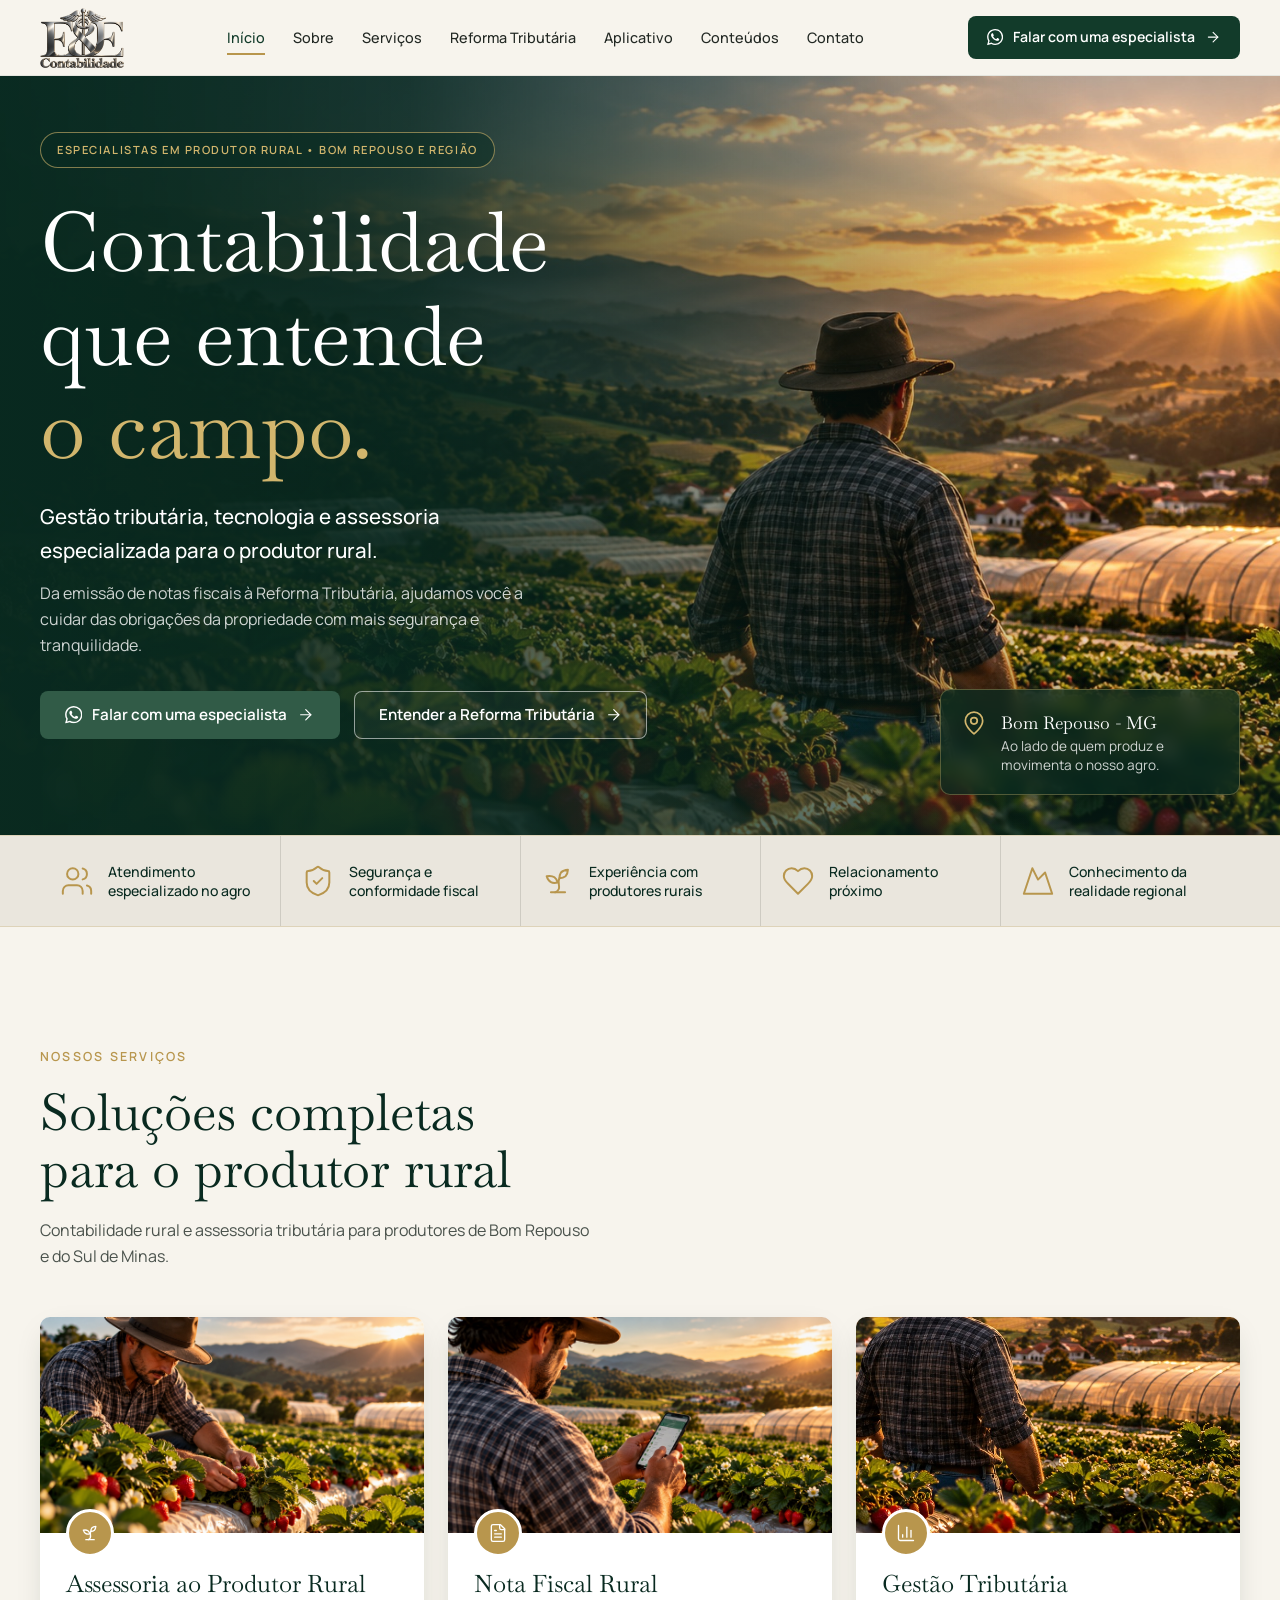
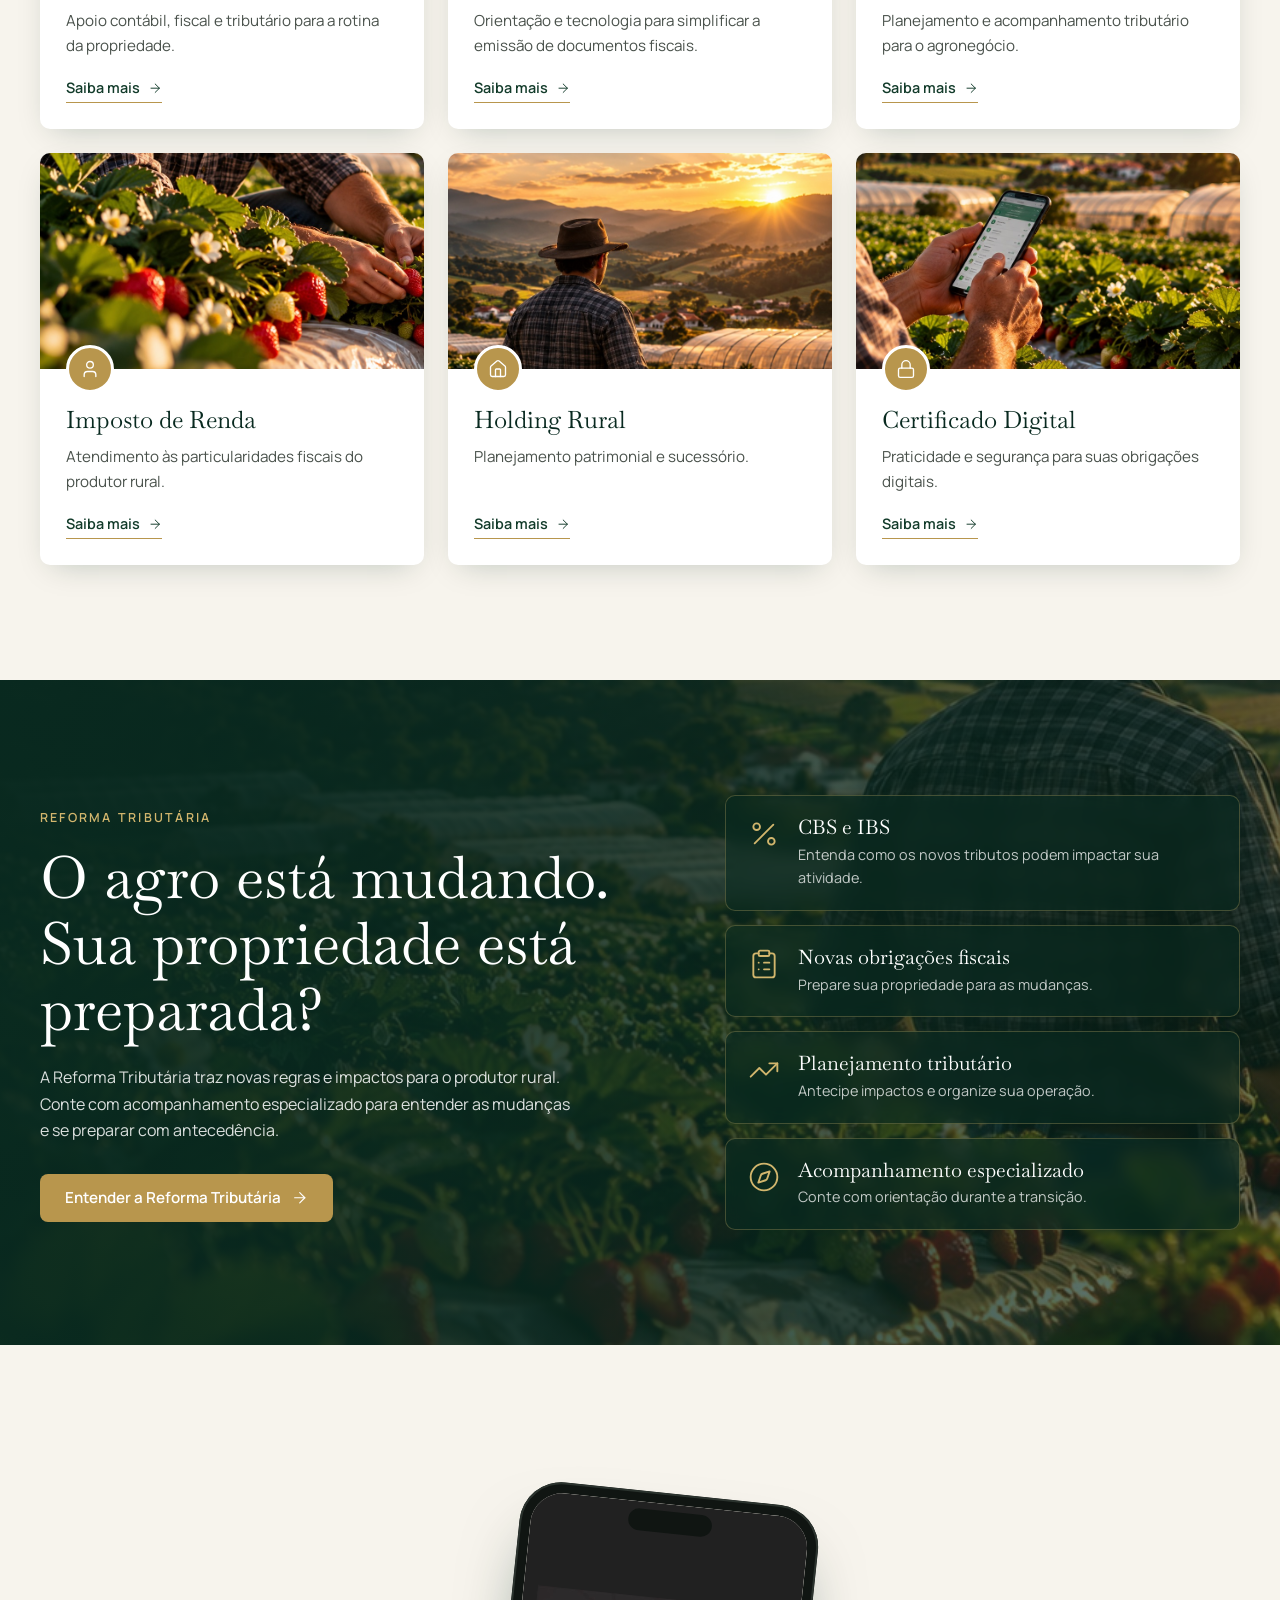
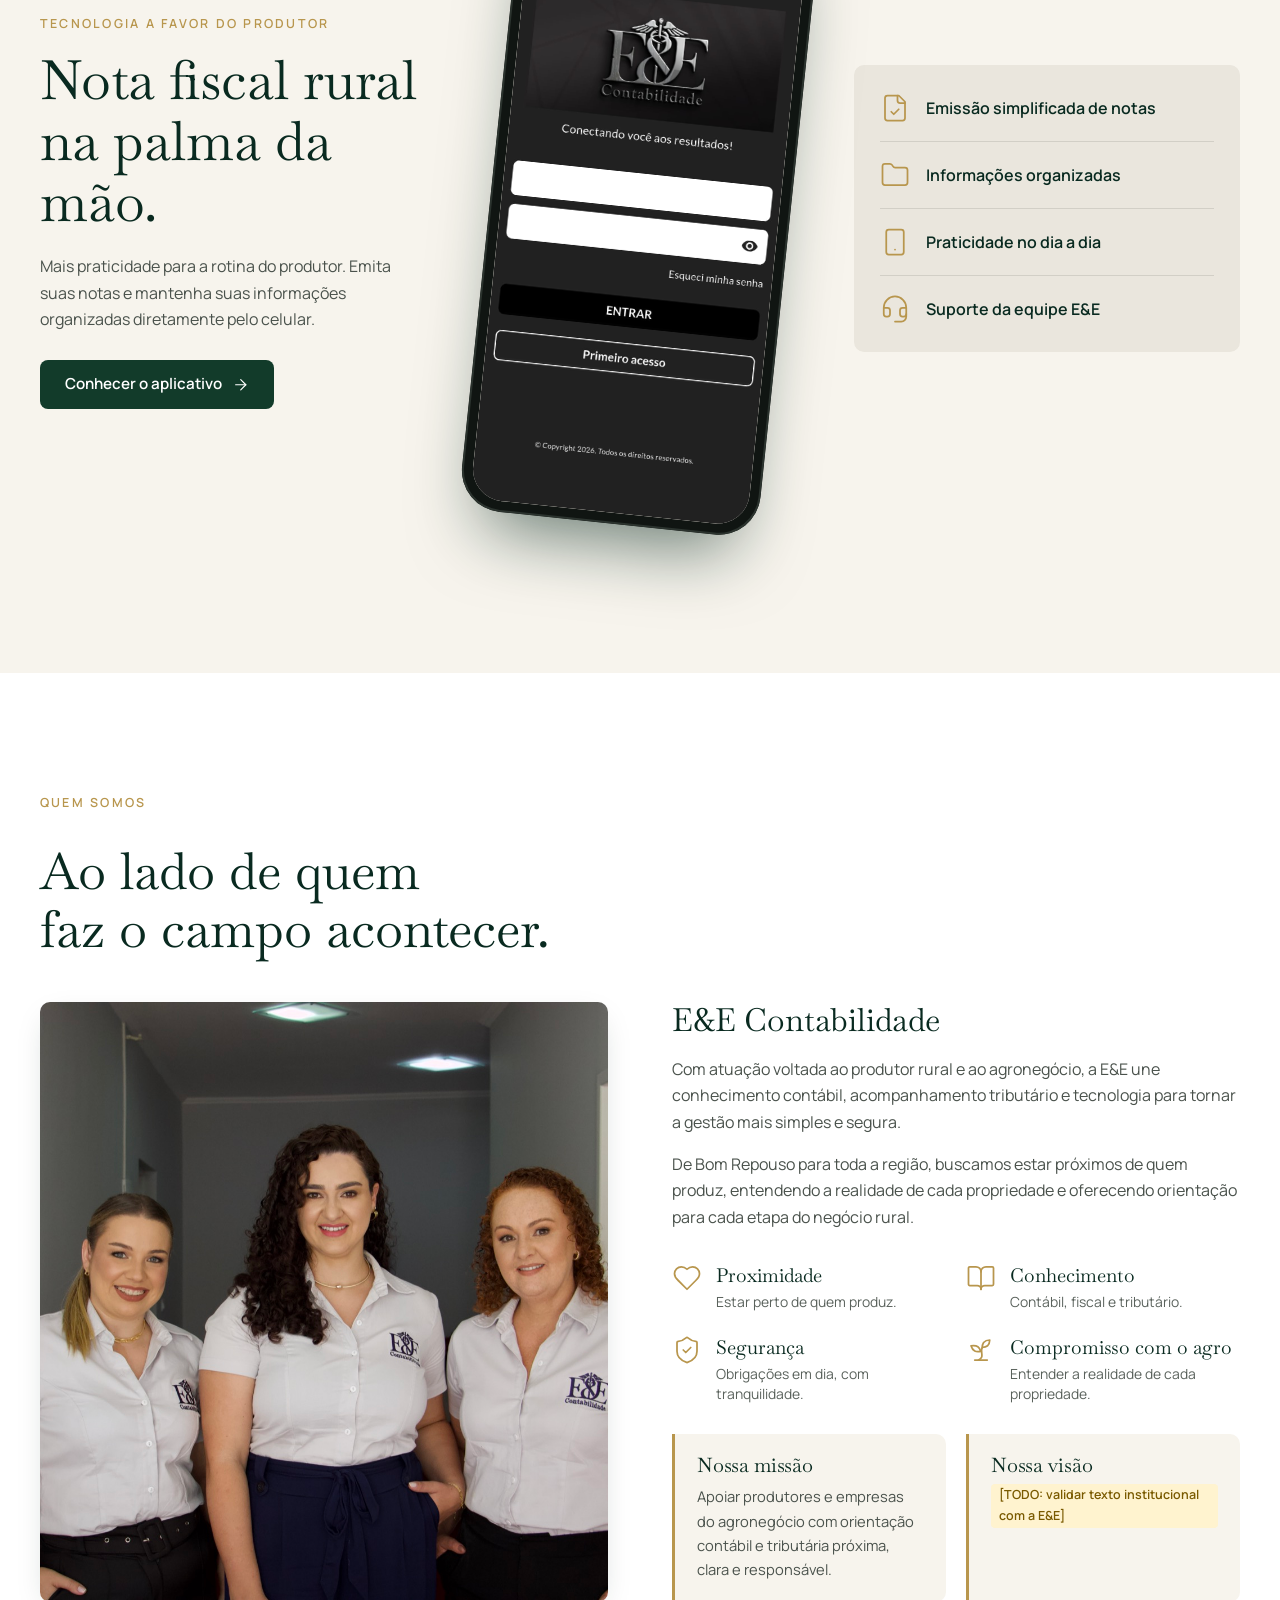
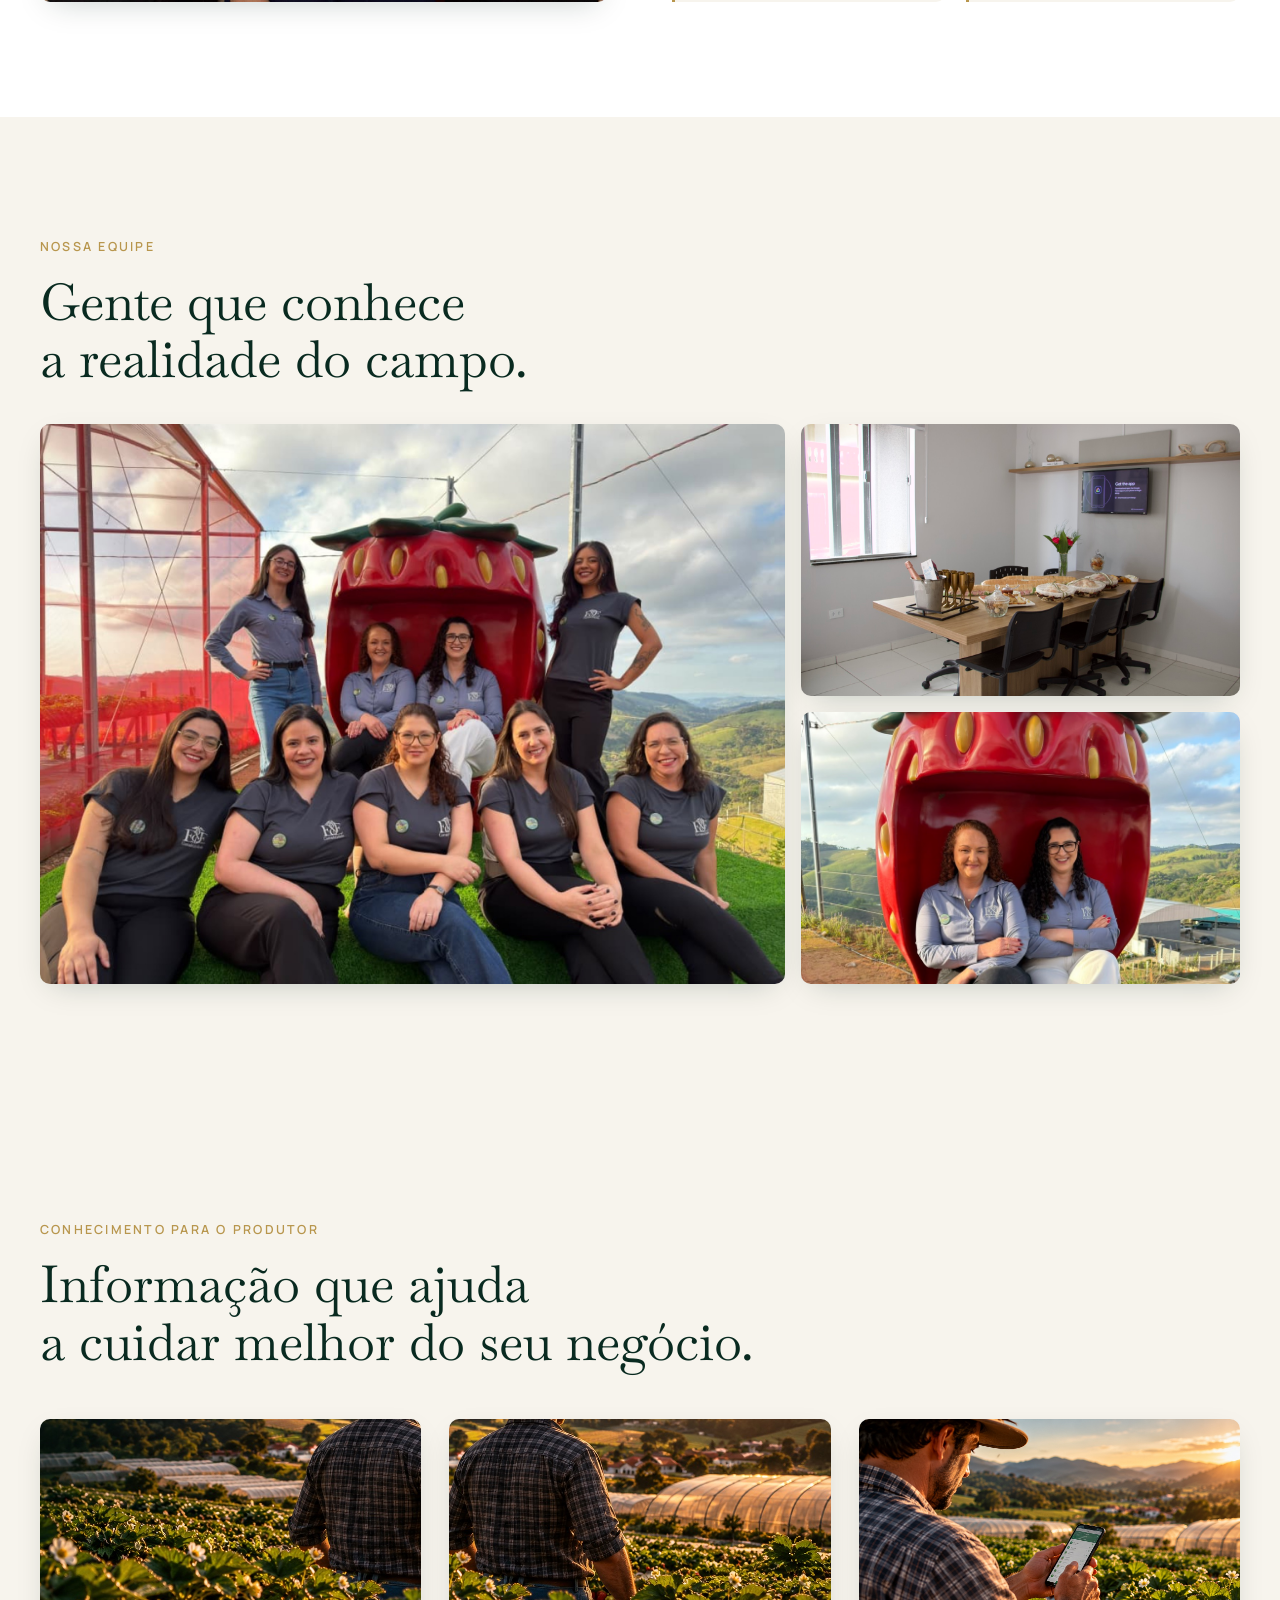
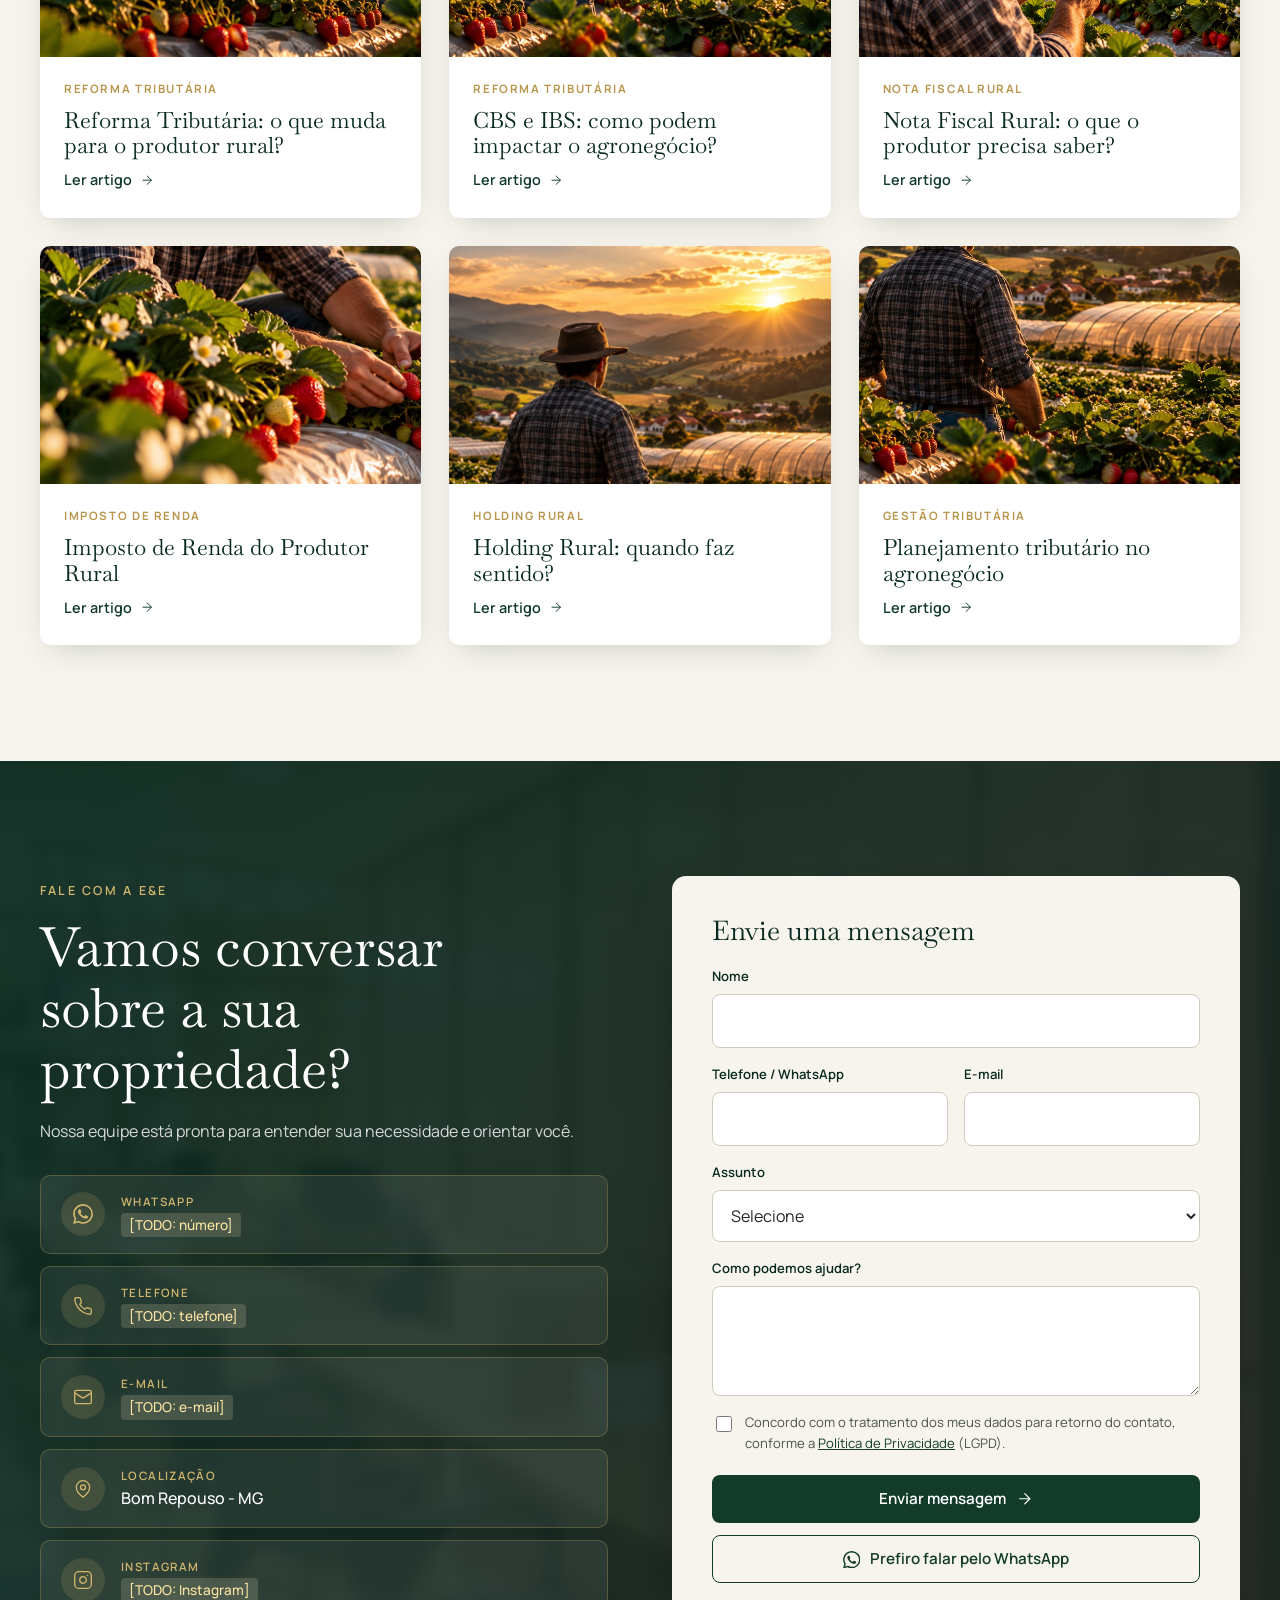
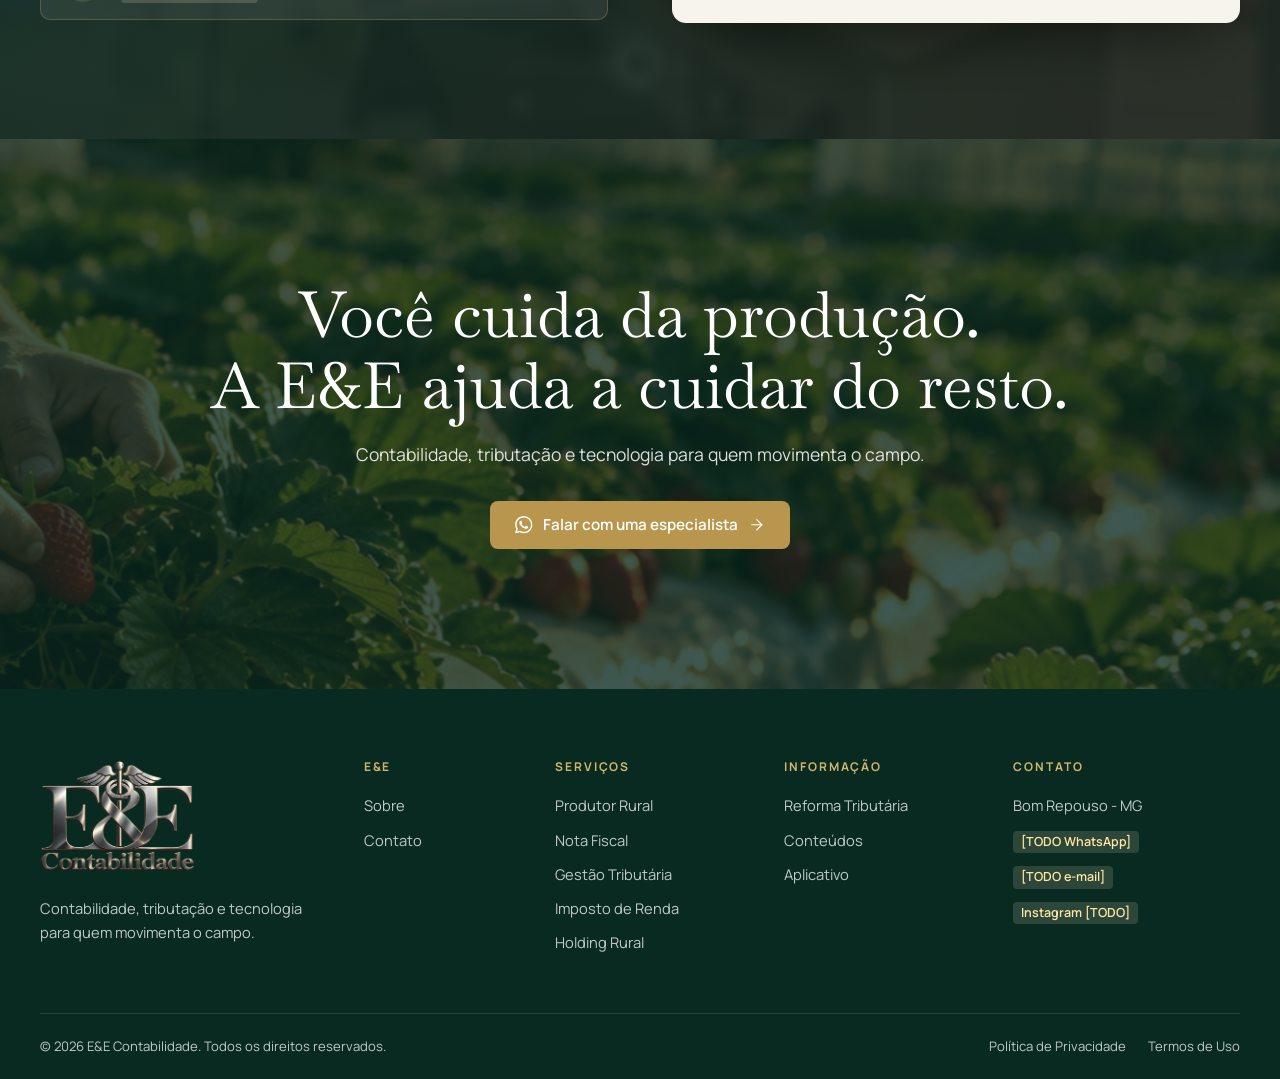
==== commit ae90e448: "Aplica fotos reais, tela do app e fonte da marca no site - Quem somos: foto real das sócias no lugar" ====
--- a/index.html
+++ b/index.html
@@ -13,7 +13,7 @@
 <meta name="theme-color" content="#123b2a">
 <link rel="preconnect" href="https://fonts.googleapis.com">
 <link rel="preconnect" href="https://fonts.gstatic.com" crossorigin>
-<link href="https://fonts.googleapis.com/css2?family=DM+Serif+Display&family=Manrope:wght@400;500;600;700&display=swap" rel="stylesheet">
+<link href="https://fonts.googleapis.com/css2?family=Baskervville:wght@400;500;600&family=Manrope:wght@400;500;600;700&display=swap" rel="stylesheet">
 <link rel="stylesheet" href="assets/css/style.css">
 <script type="application/ld+json">{"@context":"https://schema.org","@type":"AccountingService","name":"E&E Contabilidade","description":"Contabilidade para produtor rural e agronegócio em Bom Repouso - MG.","address":{"@type":"PostalAddress","addressLocality":"Bom Repouso","addressRegion":"MG","addressCountry":"BR"},"areaServed":["Bom Repouso","Sul de Minas"],"knowsAbout":["Contabilidade rural","Reforma Tributária","Nota fiscal do produtor rural","Imposto de Renda do produtor rural","Holding rural"]}</script>
 </head>
@@ -95,9 +95,7 @@
     <div class="phone-wrap reveal">
       <div class="phone">
         <div class="phone-screen">
-          <div class="phone-placeholder"><svg class="icon " aria-hidden="true"><use href="#i-image"/></svg><span>Screenshot real do app E&amp;E</span><small>[TODO: a fornecer]<br>Salve como imagens/app-screenshot.png</small></div>
-          <!-- Quando o arquivo existir, ele cobre o placeholder automaticamente. -->
-          <img src="imagens/app-screenshot.png" alt="Tela do aplicativo E&amp;E para emissão de notas fiscais" onerror="this.remove()">
+          <img src="imagens/app-screenshot.png" alt="Tela de login do aplicativo E&amp;E Contabilidade">
         </div>
       </div>
     </div>
@@ -114,9 +112,7 @@
     </div>
     <div class="sobre-grid">
       <div class="sobre-foto reveal">
-        <!-- Imagem temporária (gerada por IA). Trocar pela foto real: imagens/web/equipe.jpg -->
-        <img src="imagens/web/equipe.jpg" alt="Equipe da E&amp;E Contabilidade no escritório (imagem temporária)" loading="lazy" width="1536" height="1024">
-        <span class="tag-temp">Imagem temporária</span>
+        <img src="imagens/web/sobre-equipe.jpg" alt="Sócias e equipe da E&amp;E Contabilidade, de camisa branca com a logo bordada" loading="lazy" width="1600" height="1066">
       </div>
       <div class="sobre-txt reveal">
         <h3>E&amp;E Contabilidade</h3>
@@ -128,6 +124,21 @@
           <div><h4>Nossa visão</h4><p><span class="todo">[TODO: validar texto institucional com a E&amp;E]</span></p></div>
         </div>
       </div>
+    </div>
+  </div>
+</section>
+
+<!-- EQUIPE -->
+<section class="section equipe" id="equipe">
+  <div class="container">
+    <div class="equipe-head reveal">
+      <span class="eyebrow">NOSSA EQUIPE</span>
+      <h2 class="section-title">Gente que conhece<br>a realidade do campo.</h2>
+    </div>
+    <div class="galeria reveal">
+      <figure class="g-main"><img src="imagens/web/galeria-equipe-morango.jpg" alt="Equipe da E&amp;E Contabilidade reunida em frente a uma escultura de morango, com as montanhas do Sul de Minas ao fundo" loading="lazy" width="1800" height="1350"></figure>
+      <figure class="g-a"><img src="imagens/web/galeria-escritorio.jpg" alt="Sala de reuniões do escritório da E&amp;E Contabilidade" loading="lazy" width="1400" height="933"></figure>
+      <figure class="g-b"><img src="imagens/web/galeria-socias-morango.jpg" alt="Sócias da E&amp;E Contabilidade sentadas na escultura de morango" loading="lazy" width="900" height="1200"></figure>
     </div>
   </div>
 </section>
@@ -163,8 +174,7 @@
 
 <!-- CONTATO -->
 <section class="section contato" id="contato">
-  <!-- Fundo temporário: a foto da equipe/escritório, desfocada. Trocar por foto real do escritório E&E. -->
-  <img class="contato-bg" src="imagens/web/equipe.jpg" alt="" loading="lazy" width="1536" height="1024">
+  <img class="contato-bg" src="imagens/web/contato-bg.jpg" alt="" loading="lazy" width="1200" height="795">
   <div class="container">
     <div class="reveal">
       <span class="eyebrow" style="color:var(--dourado-claro)">FALE COM A E&amp;E</span>
--- a/assets/css/style.css
+++ b/assets/css/style.css
@@ -12,7 +12,7 @@
   --grafite: #222823;
   --branco: #fff;
 
-  --serif: "DM Serif Display", "Cormorant Garamond", Georgia, serif;
+  --serif: "Baskervville", "Baskerville Old Face", Baskerville, Georgia, serif;
   --sans: "Manrope", "Inter", system-ui, -apple-system, sans-serif;
 
   --header-h: 76px;
@@ -331,6 +331,15 @@
 .reveal { opacity: 0; transform: translateY(24px); transition: opacity .8s ease, transform .8s ease; }
 .reveal.in { opacity: 1; transform: none; }
 .no-js .reveal { opacity: 1; transform: none; }
+/* Equipe (galeria com fotos reais) */
+.equipe { background: var(--offwhite); }
+.equipe-head { margin-bottom: 36px; }
+.galeria { display: grid; grid-template-columns: 1.7fr 1fr; grid-template-rows: 1fr 1fr; gap: 16px; height: clamp(380px, 46vw, 560px); }
+.galeria figure { margin: 0; border-radius: var(--radius); overflow: hidden; box-shadow: var(--shadow); background: var(--cinza-quente); }
+.galeria img { width: 100%; height: 100%; object-fit: cover; display: block; }
+.galeria .g-main { grid-row: 1 / span 2; }
+.galeria .g-b img { object-position: center 28%; }
+
 @media (prefers-reduced-motion: reduce) {
   html { scroll-behavior: auto; }
   .reveal { opacity: 1; transform: none; transition: none; }
@@ -361,6 +370,9 @@
 
 /* ---------- Mobile ---------- */
 @media (max-width: 720px) {
+  .galeria { grid-template-columns: 1fr; grid-template-rows: none; height: auto; }
+  .galeria .g-main { grid-row: auto; }
+  .galeria figure { aspect-ratio: 4 / 3; }
   :root { --header-h: 68px; }
   .container { width: min(var(--container), 100% - 36px); }
   .header-cta { display: none; }
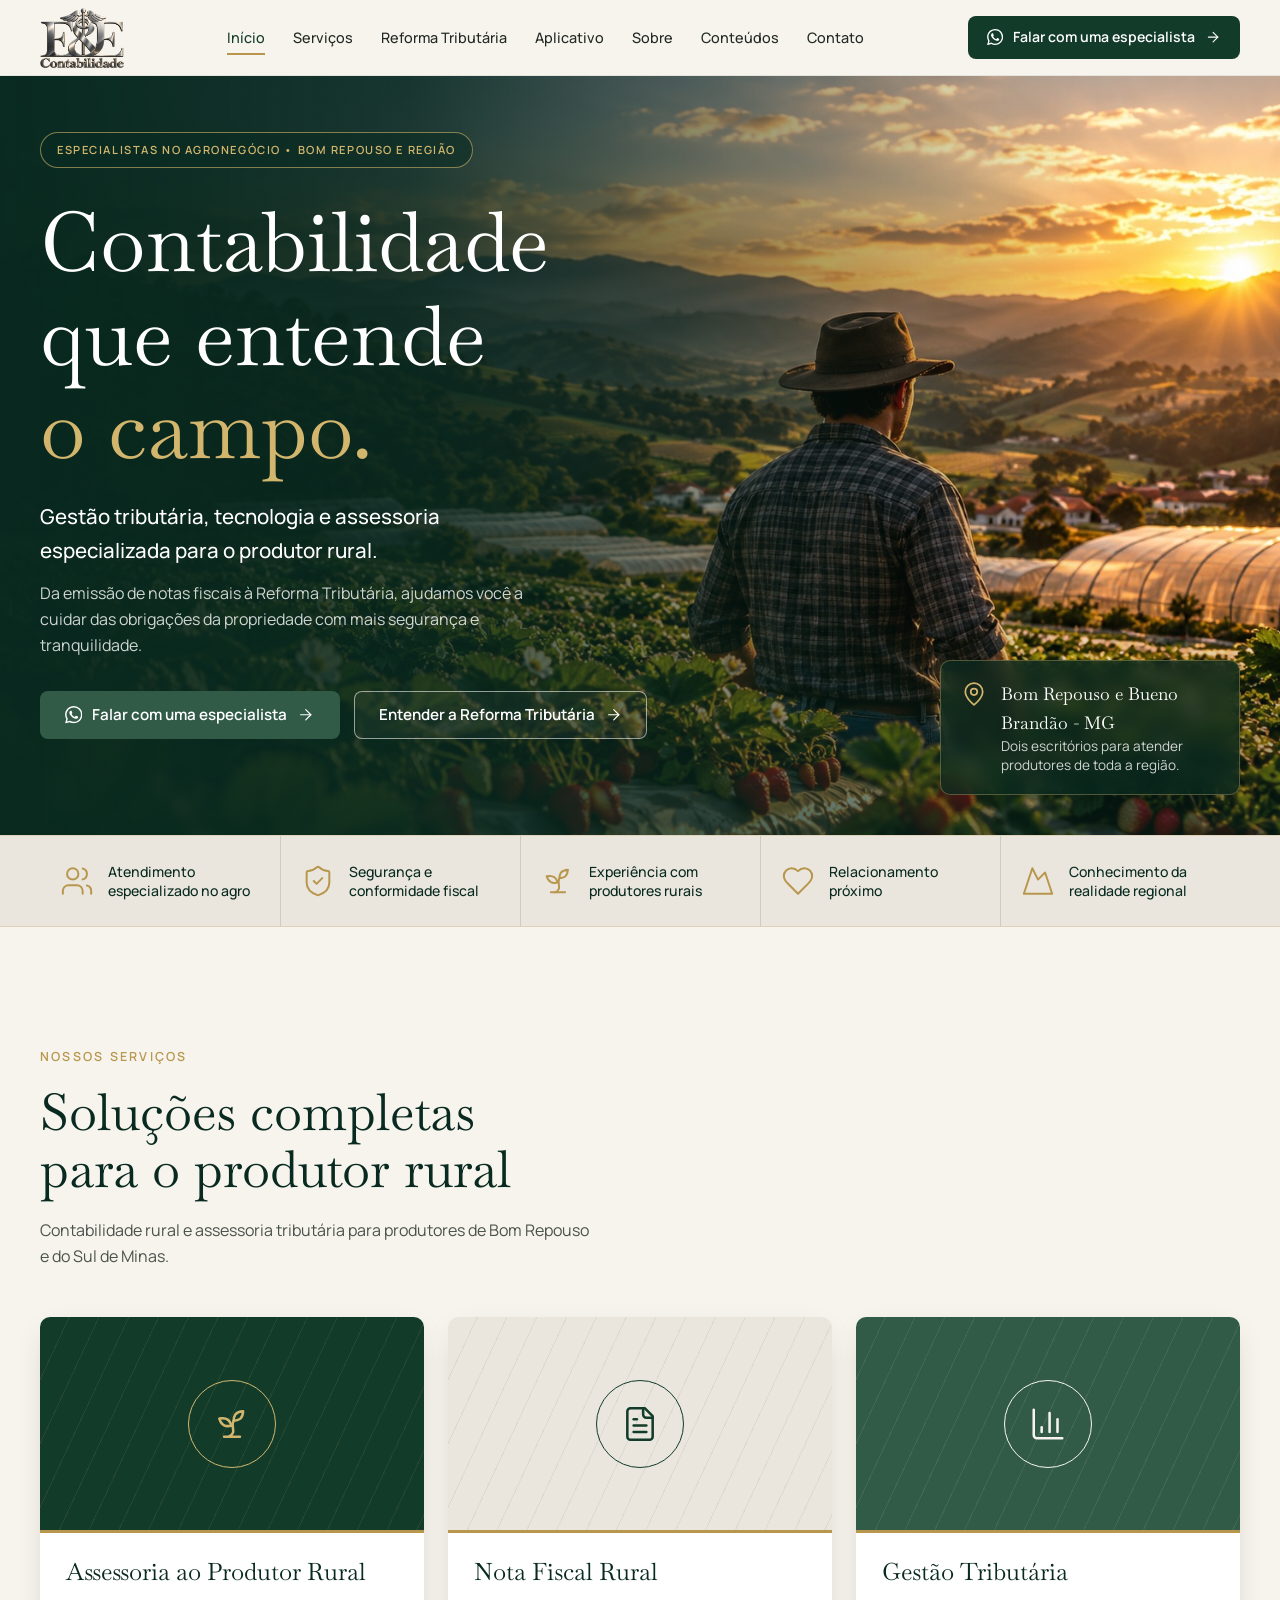
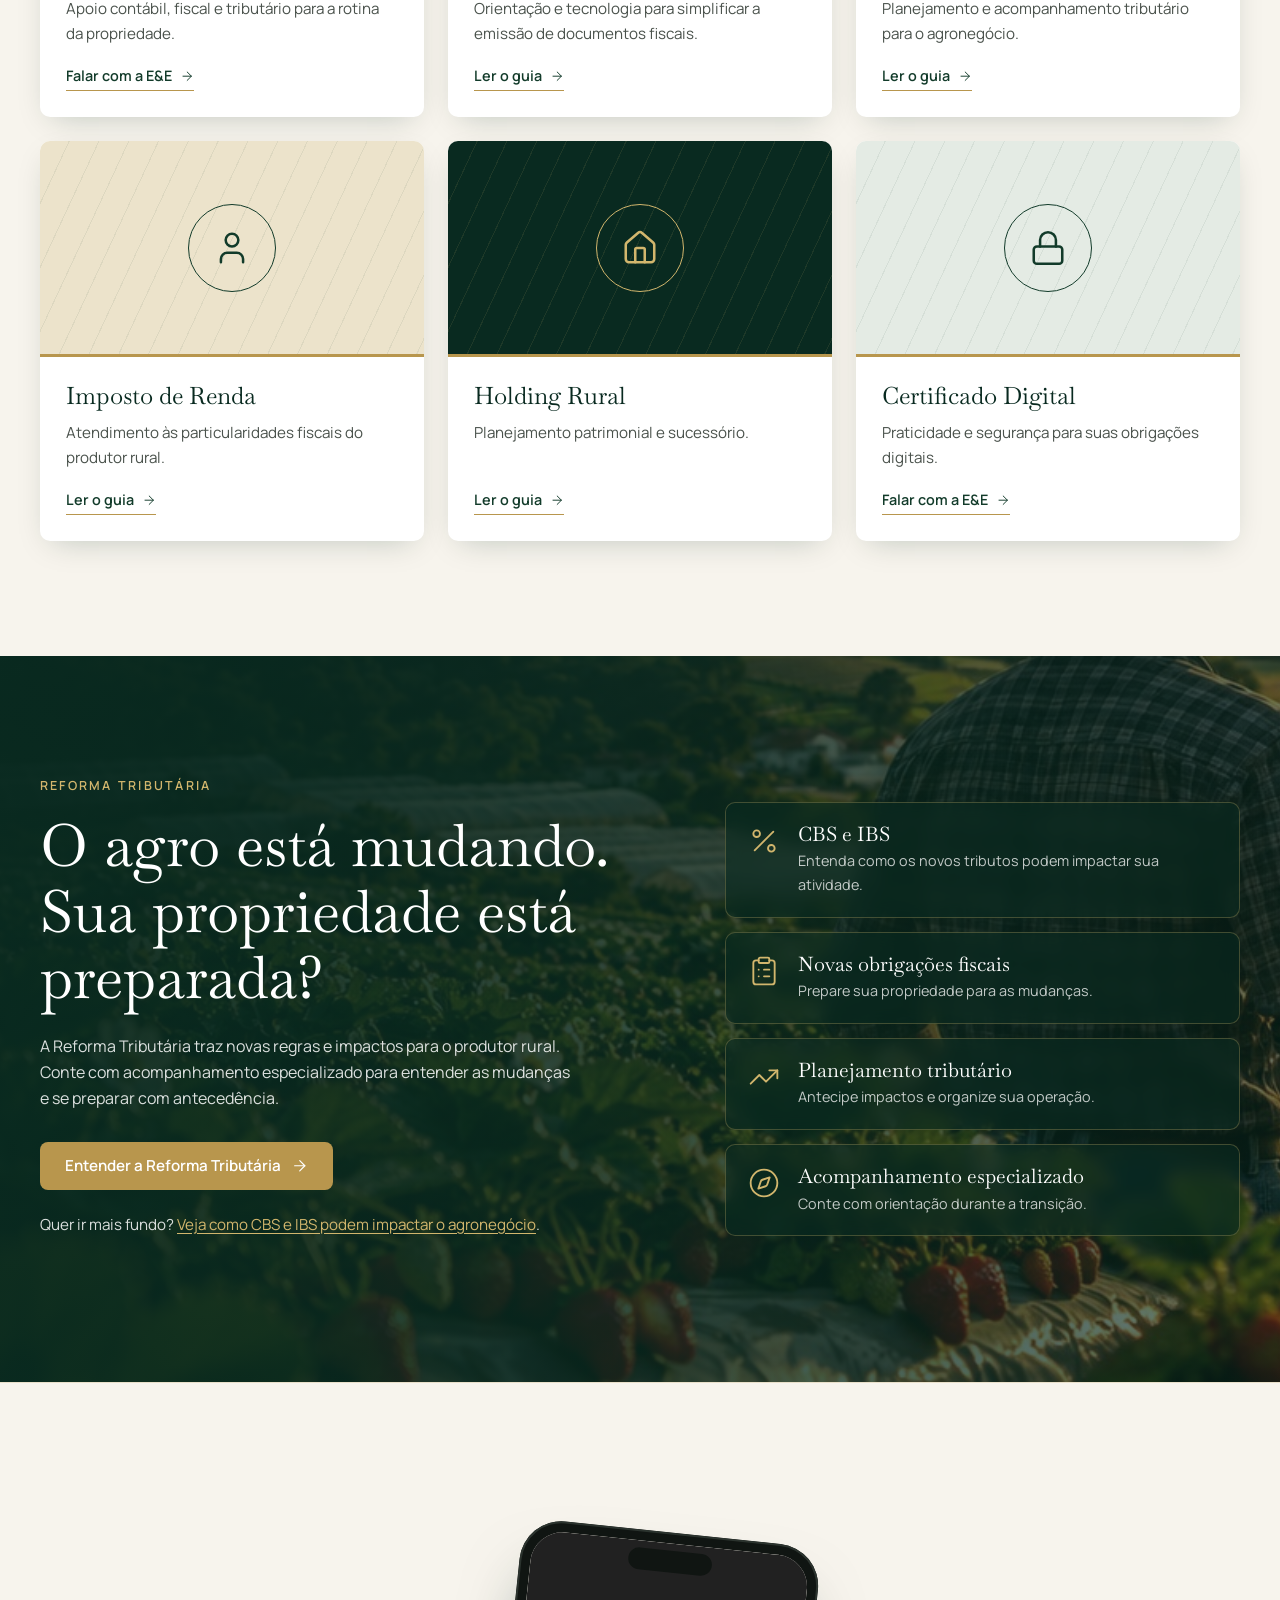
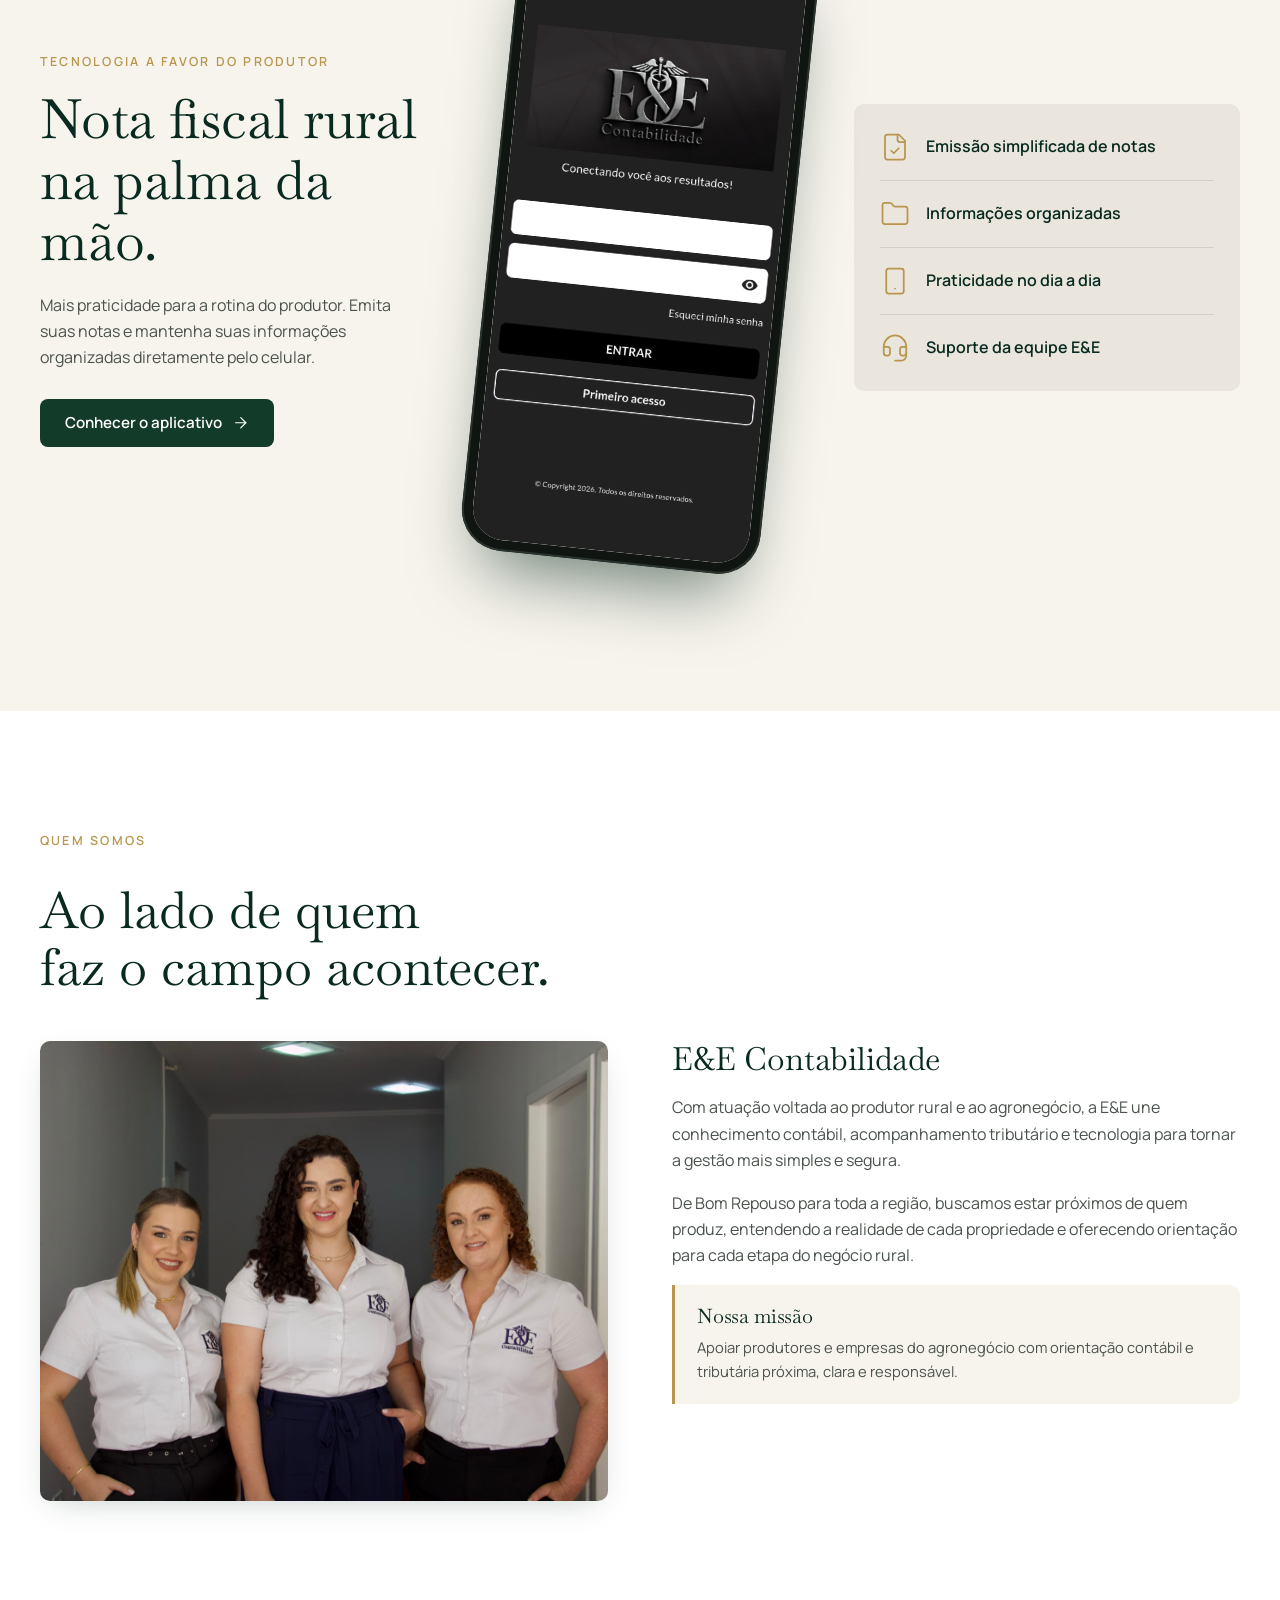
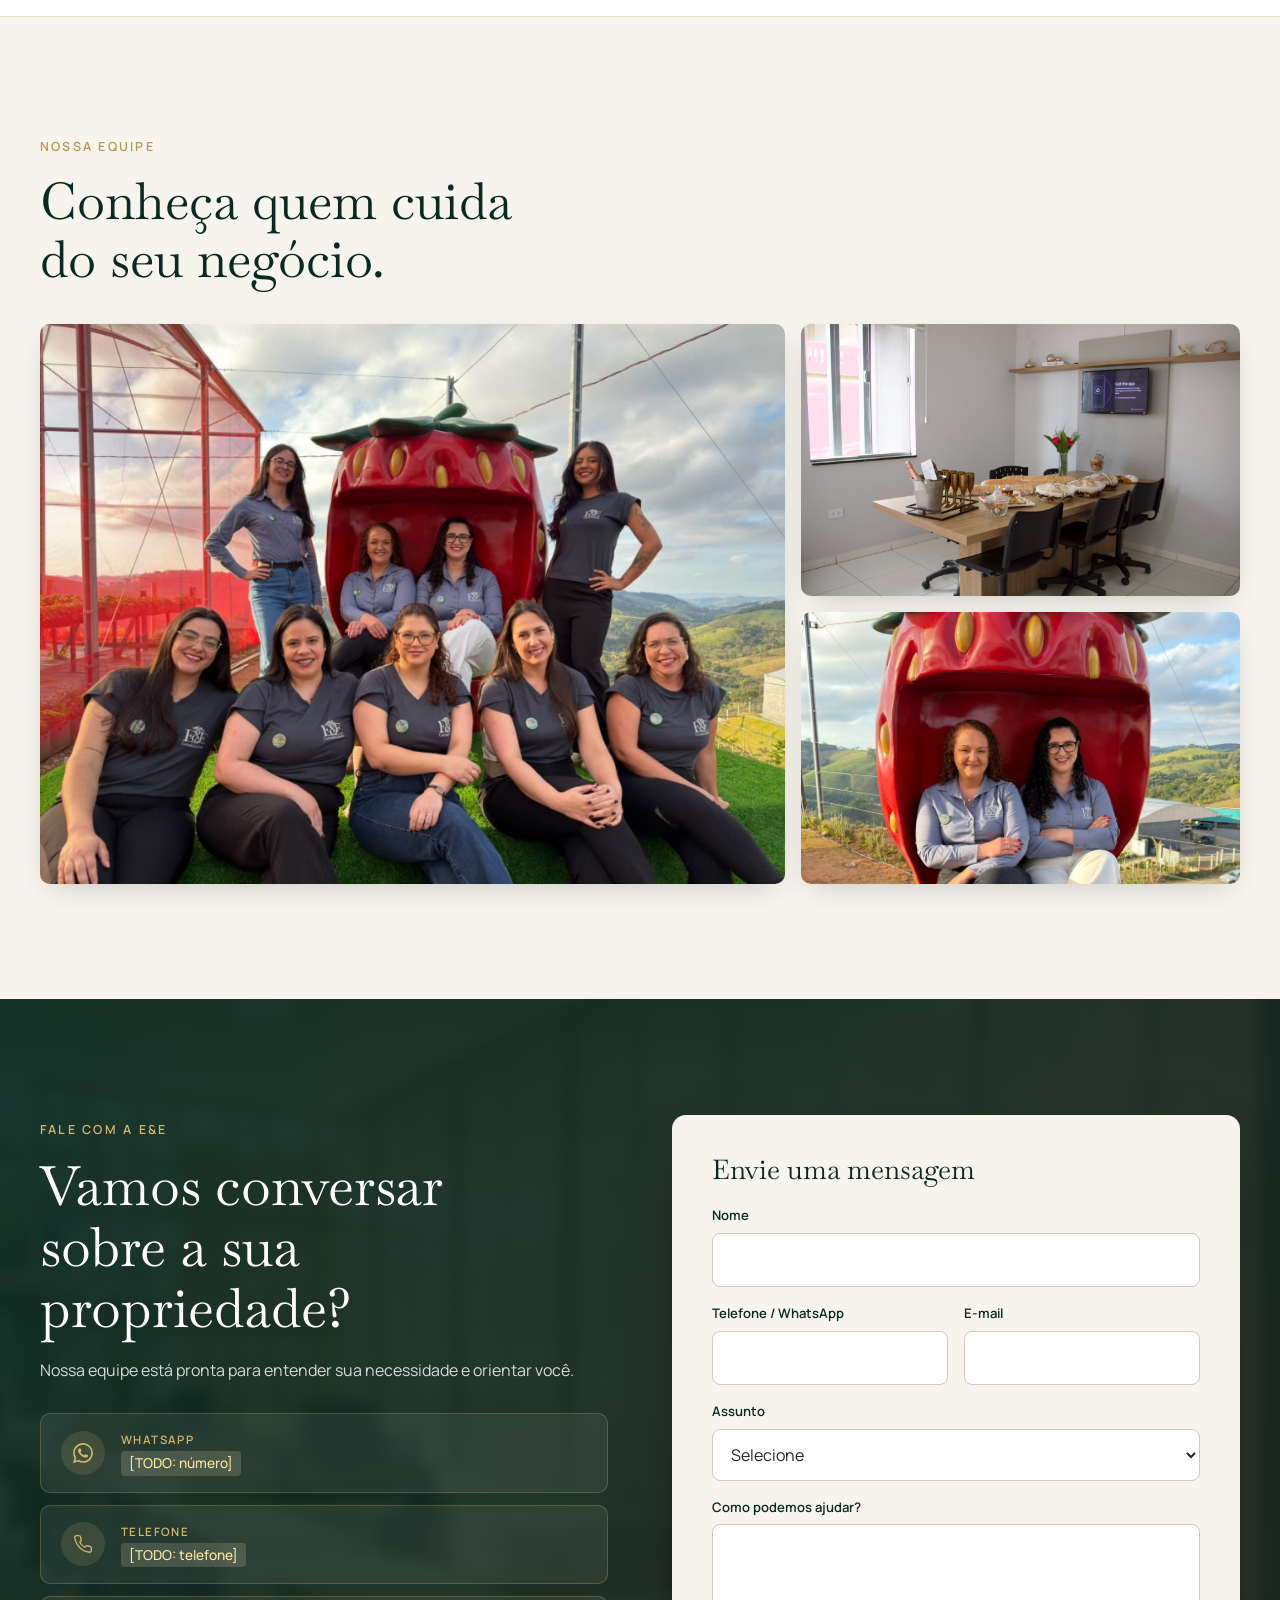
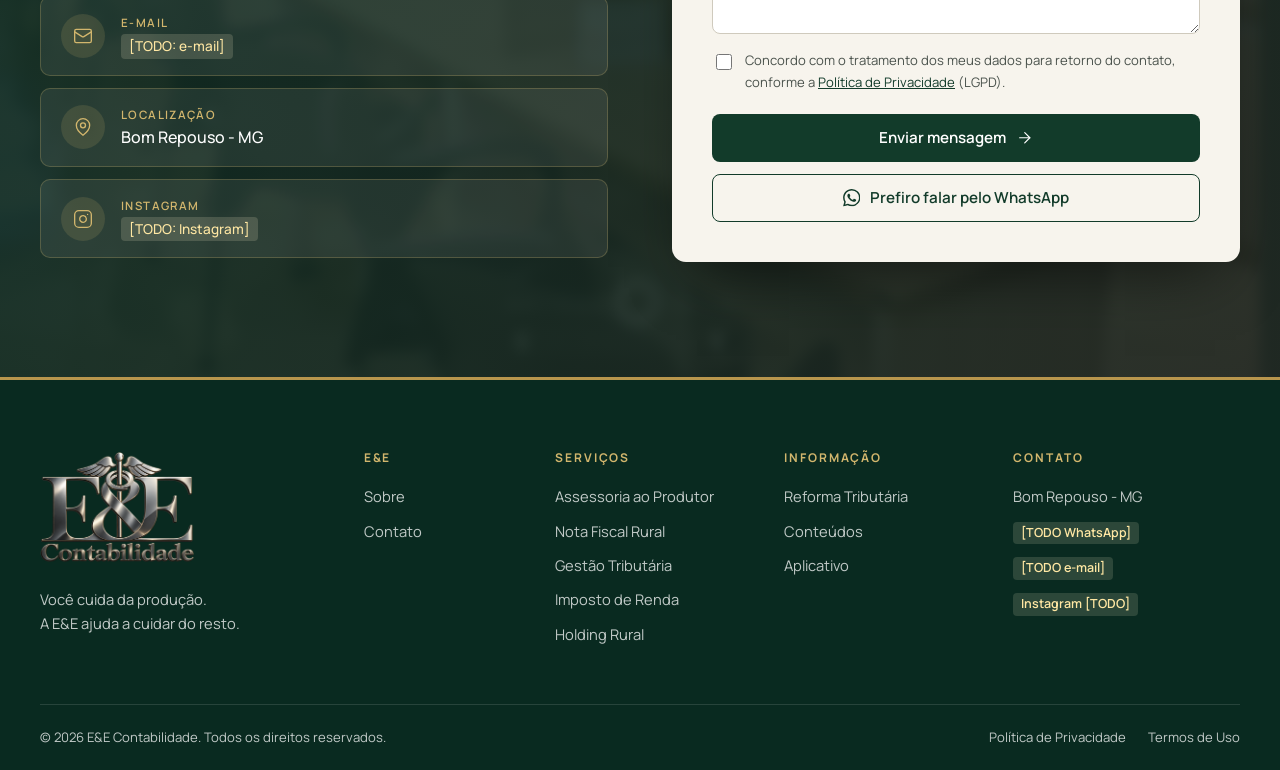
==== commit bac83397: "Reorganiza seções, remove repetições e troca fotos de IA por painéis - Serviços levam ao guia corres" ====
--- a/index.html
+++ b/index.html
@@ -23,7 +23,7 @@
 <header class="site-header">
   <div class="container header-inner">
     <a class="logo" href="#inicio" aria-label="E&E Contabilidade — início"><img src="imagens/web/logo.png" alt="E&E Contabilidade" width="640" height="457"></a>
-    <nav class="main-nav" id="menu" aria-label="Principal"><ul><li><a href="#inicio">Início</a></li><li><a href="#sobre">Sobre</a></li><li><a href="#servicos">Serviços</a></li><li><a href="#reforma">Reforma Tributária</a></li><li><a href="#aplicativo">Aplicativo</a></li><li><a href="#conteudos">Conteúdos</a></li><li><a href="#contato">Contato</a></li></ul></nav>
+    <nav class="main-nav" id="menu" aria-label="Principal"><ul><li><a href="#inicio">Início</a></li><li><a href="#servicos">Serviços</a></li><li><a href="#reforma">Reforma Tributária</a></li><li><a href="#aplicativo">Aplicativo</a></li><li><a href="#sobre">Sobre</a></li><li><a href="conteudos/index.html">Conteúdos</a></li><li><a href="#contato">Contato</a></li></ul></nav>
     <a class="btn btn-verde header-cta" data-wa href="#contato"><svg class="icon icon-fill" aria-hidden="true"><use href="#i-wa"/></svg> Falar com uma especialista <svg class="icon " aria-hidden="true"><use href="#i-arrow"/></svg></a>
     <button class="nav-toggle" aria-expanded="false" aria-controls="menu" aria-label="Abrir menu"><svg class="icon " aria-hidden="true"><use href="#i-menu"/></svg></button>
   </div>
@@ -35,7 +35,7 @@
   <img class="hero-img" src="imagens/web/hero.jpg" alt="Produtor rural observando plantação de morango em estufas, com montanhas do Sul de Minas ao pôr do sol" width="1774" height="887" fetchpriority="high">
   <div class="container">
     <div class="hero-content">
-      <span class="selo">ESPECIALISTAS EM PRODUTOR RURAL • BOM REPOUSO E REGIÃO</span>
+      <span class="selo">ESPECIALISTAS NO AGRONEGÓCIO • BOM REPOUSO E REGIÃO</span>
       <h1>Contabilidade<br>que entende<br><span class="dourado">o campo.</span></h1>
       <p class="sub">Gestão tributária, tecnologia e assessoria especializada para o produtor rural.</p>
       <p class="compl">Da emissão de notas fiscais à Reforma Tributária, ajudamos você a cuidar das obrigações da propriedade com mais segurança e tranquilidade.</p>
@@ -45,7 +45,7 @@
       </div>
     </div>
   </div>
-  <aside class="hero-card"><svg class="icon " aria-hidden="true"><use href="#i-pin"/></svg><div><strong>Bom Repouso - MG</strong><span>Ao lado de quem produz e movimenta o nosso agro.</span></div></aside>
+  <aside class="hero-card"><svg class="icon " aria-hidden="true"><use href="#i-pin"/></svg><div><strong>Bom Repouso e Bueno Brandão - MG</strong><span>Dois escritórios para atender produtores de toda a região.</span></div></aside>
 </section>
 
 <!-- DIFERENCIAIS -->
@@ -59,13 +59,13 @@
       <h2 class="section-title">Soluções completas<br>para o produtor rural</h2>
       <p style="margin-top:18px;max-width:560px;color:#4a524c">Contabilidade rural e assessoria tributária para produtores de Bom Repouso e do Sul de Minas.</p>
     </div>
-    <div class="grid-servicos"><article class="card-svc reveal"><figure><img src="imagens/web/svc-assessoria.jpg" alt="Fotografia de produtor rural colhendo morangos ao pôr do sol" loading="lazy" width="900" height="506"></figure>
-  <div class="body"><span class="ico"><svg class="icon " aria-hidden="true"><use href="#i-sprout"/></svg></span><h3>Assessoria ao Produtor Rural</h3><p>Apoio contábil, fiscal e tributário para a rotina da propriedade.</p><a class="link-seta" href="#contato">Saiba mais <svg class="icon " aria-hidden="true"><use href="#i-arrow"/></svg></a></div></article><article class="card-svc reveal"><figure><img src="imagens/web/svc-nota-fiscal.jpg" alt="Produtor rural usando o celular em plantação de morango" loading="lazy" width="900" height="506"></figure>
-  <div class="body"><span class="ico"><svg class="icon " aria-hidden="true"><use href="#i-file"/></svg></span><h3>Nota Fiscal Rural</h3><p>Orientação e tecnologia para simplificar a emissão de documentos fiscais.</p><a class="link-seta" href="#contato">Saiba mais <svg class="icon " aria-hidden="true"><use href="#i-arrow"/></svg></a></div></article><article class="card-svc reveal"><figure><img src="imagens/web/svc-gestao.jpg" alt="Estufas agrícolas e plantação em vale do Sul de Minas" loading="lazy" width="900" height="506"></figure>
-  <div class="body"><span class="ico"><svg class="icon " aria-hidden="true"><use href="#i-chart"/></svg></span><h3>Gestão Tributária</h3><p>Planejamento e acompanhamento tributário para o agronegócio.</p><a class="link-seta" href="#contato">Saiba mais <svg class="icon " aria-hidden="true"><use href="#i-arrow"/></svg></a></div></article><article class="card-svc reveal"><figure><img src="imagens/web/svc-ir.jpg" alt="Morangos maduros e flores na lavoura" loading="lazy" width="900" height="506"></figure>
-  <div class="body"><span class="ico"><svg class="icon " aria-hidden="true"><use href="#i-user"/></svg></span><h3>Imposto de Renda</h3><p>Atendimento às particularidades fiscais do produtor rural.</p><a class="link-seta" href="#contato">Saiba mais <svg class="icon " aria-hidden="true"><use href="#i-arrow"/></svg></a></div></article><article class="card-svc reveal"><figure><img src="imagens/web/svc-holding.jpg" alt="Propriedade rural com montanhas ao fundo durante o pôr do sol" loading="lazy" width="900" height="506"></figure>
-  <div class="body"><span class="ico"><svg class="icon " aria-hidden="true"><use href="#i-home"/></svg></span><h3>Holding Rural</h3><p>Planejamento patrimonial e sucessório.</p><a class="link-seta" href="#contato">Saiba mais <svg class="icon " aria-hidden="true"><use href="#i-arrow"/></svg></a></div></article><article class="card-svc reveal"><figure><img src="imagens/web/svc-certificado.jpg" alt="Produtor com celular em mãos na lavoura" loading="lazy" width="900" height="506"></figure>
-  <div class="body"><span class="ico"><svg class="icon " aria-hidden="true"><use href="#i-lock"/></svg></span><h3>Certificado Digital</h3><p>Praticidade e segurança para suas obrigações digitais.</p><a class="link-seta" href="#contato">Saiba mais <svg class="icon " aria-hidden="true"><use href="#i-arrow"/></svg></a></div></article></div>
+    <div class="grid-servicos"><article class="card-svc reveal"><figure class="painel tema-1" aria-hidden="true"><span class="painel-ico"><svg class="icon " aria-hidden="true"><use href="#i-sprout"/></svg></span></figure>
+  <div class="body"><h3>Assessoria ao Produtor Rural</h3><p>Apoio contábil, fiscal e tributário para a rotina da propriedade.</p><a class="link-seta" href="#contato">Falar com a E&E <svg class="icon " aria-hidden="true"><use href="#i-arrow"/></svg></a></div></article><article class="card-svc reveal"><figure class="painel tema-2" aria-hidden="true"><span class="painel-ico"><svg class="icon " aria-hidden="true"><use href="#i-file"/></svg></span></figure>
+  <div class="body"><h3>Nota Fiscal Rural</h3><p>Orientação e tecnologia para simplificar a emissão de documentos fiscais.</p><a class="link-seta" href="conteudos/nota-fiscal-produtor-rural.html">Ler o guia <svg class="icon " aria-hidden="true"><use href="#i-arrow"/></svg></a></div></article><article class="card-svc reveal"><figure class="painel tema-3" aria-hidden="true"><span class="painel-ico"><svg class="icon " aria-hidden="true"><use href="#i-chart"/></svg></span></figure>
+  <div class="body"><h3>Gestão Tributária</h3><p>Planejamento e acompanhamento tributário para o agronegócio.</p><a class="link-seta" href="conteudos/planejamento-tributario-agronegocio.html">Ler o guia <svg class="icon " aria-hidden="true"><use href="#i-arrow"/></svg></a></div></article><article class="card-svc reveal"><figure class="painel tema-4" aria-hidden="true"><span class="painel-ico"><svg class="icon " aria-hidden="true"><use href="#i-user"/></svg></span></figure>
+  <div class="body"><h3>Imposto de Renda</h3><p>Atendimento às particularidades fiscais do produtor rural.</p><a class="link-seta" href="conteudos/imposto-de-renda-produtor-rural.html">Ler o guia <svg class="icon " aria-hidden="true"><use href="#i-arrow"/></svg></a></div></article><article class="card-svc reveal"><figure class="painel tema-5" aria-hidden="true"><span class="painel-ico"><svg class="icon " aria-hidden="true"><use href="#i-home"/></svg></span></figure>
+  <div class="body"><h3>Holding Rural</h3><p>Planejamento patrimonial e sucessório.</p><a class="link-seta" href="conteudos/holding-rural-quando-faz-sentido.html">Ler o guia <svg class="icon " aria-hidden="true"><use href="#i-arrow"/></svg></a></div></article><article class="card-svc reveal"><figure class="painel tema-6" aria-hidden="true"><span class="painel-ico"><svg class="icon " aria-hidden="true"><use href="#i-lock"/></svg></span></figure>
+  <div class="body"><h3>Certificado Digital</h3><p>Praticidade e segurança para suas obrigações digitais.</p><a class="link-seta" href="#contato">Falar com a E&E <svg class="icon " aria-hidden="true"><use href="#i-arrow"/></svg></a></div></article></div>
   </div>
 </section>
 
@@ -78,6 +78,7 @@
       <h2>O agro está mudando.<br>Sua propriedade está preparada?</h2>
       <p>A Reforma Tributária traz novas regras e impactos para o produtor rural. Conte com acompanhamento especializado para entender as mudanças e se preparar com antecedência.</p>
       <a class="btn btn-dourado" href="conteudos/reforma-tributaria-produtor-rural.html">Entender a Reforma Tributária <svg class="icon " aria-hidden="true"><use href="#i-arrow"/></svg></a>
+      <p class="reforma-mais">Quer ir mais fundo? <a href="conteudos/cbs-ibs-agronegocio.html">Veja como CBS e IBS podem impactar o agronegócio</a>.</p>
     </div>
     <div class="reforma-cards"><div class="card-ref reveal"><svg class="icon " aria-hidden="true"><use href="#i-percent"/></svg><div><h3>CBS e IBS</h3><p>Entenda como os novos tributos podem impactar sua atividade.</p></div></div><div class="card-ref reveal"><svg class="icon " aria-hidden="true"><use href="#i-clipboard"/></svg><div><h3>Novas obrigações fiscais</h3><p>Prepare sua propriedade para as mudanças.</p></div></div><div class="card-ref reveal"><svg class="icon " aria-hidden="true"><use href="#i-trend"/></svg><div><h3>Planejamento tributário</h3><p>Antecipe impactos e organize sua operação.</p></div></div><div class="card-ref reveal"><svg class="icon " aria-hidden="true"><use href="#i-compass"/></svg><div><h3>Acompanhamento especializado</h3><p>Conte com orientação durante a transição.</p></div></div></div>
   </div>
@@ -118,10 +119,8 @@
         <h3>E&amp;E Contabilidade</h3>
         <p>Com atuação voltada ao produtor rural e ao agronegócio, a E&amp;E une conhecimento contábil, acompanhamento tributário e tecnologia para tornar a gestão mais simples e segura.</p>
         <p>De Bom Repouso para toda a região, buscamos estar próximos de quem produz, entendendo a realidade de cada propriedade e oferecendo orientação para cada etapa do negócio rural.</p>
-        <div class="pilares"><div class="pilar"><svg class="icon " aria-hidden="true"><use href="#i-heart"/></svg><div><strong>Proximidade</strong><span>Estar perto de quem produz.</span></div></div><div class="pilar"><svg class="icon " aria-hidden="true"><use href="#i-book"/></svg><div><strong>Conhecimento</strong><span>Contábil, fiscal e tributário.</span></div></div><div class="pilar"><svg class="icon " aria-hidden="true"><use href="#i-shield"/></svg><div><strong>Segurança</strong><span>Obrigações em dia, com tranquilidade.</span></div></div><div class="pilar"><svg class="icon " aria-hidden="true"><use href="#i-sprout"/></svg><div><strong>Compromisso com o agro</strong><span>Entender a realidade de cada propriedade.</span></div></div></div>
-        <div class="mv">
+        <div class="mv mv-um">
           <div><h4>Nossa missão</h4><p>Apoiar produtores e empresas do agronegócio com orientação contábil e tributária próxima, clara e responsável.</p></div>
-          <div><h4>Nossa visão</h4><p><span class="todo">[TODO: validar texto institucional com a E&amp;E]</span></p></div>
         </div>
       </div>
     </div>
@@ -133,42 +132,13 @@
   <div class="container">
     <div class="equipe-head reveal">
       <span class="eyebrow">NOSSA EQUIPE</span>
-      <h2 class="section-title">Gente que conhece<br>a realidade do campo.</h2>
+      <h2 class="section-title">Conheça quem cuida<br>do seu negócio.</h2>
     </div>
     <div class="galeria reveal">
       <figure class="g-main"><img src="imagens/web/galeria-equipe-morango.jpg" alt="Equipe da E&amp;E Contabilidade reunida em frente a uma escultura de morango, com as montanhas do Sul de Minas ao fundo" loading="lazy" width="1800" height="1350"></figure>
       <figure class="g-a"><img src="imagens/web/galeria-escritorio.jpg" alt="Sala de reuniões do escritório da E&amp;E Contabilidade" loading="lazy" width="1400" height="933"></figure>
       <figure class="g-b"><img src="imagens/web/galeria-socias-morango.jpg" alt="Sócias da E&amp;E Contabilidade sentadas na escultura de morango" loading="lazy" width="900" height="1200"></figure>
     </div>
-  </div>
-</section>
-
-<!-- CONTEÚDOS -->
-<section class="section conteudos" id="conteudos">
-  <div class="container">
-    <div class="conteudos-head reveal">
-      <span class="eyebrow">CONHECIMENTO PARA O PRODUTOR</span>
-      <h2 class="section-title">Informação que ajuda<br>a cuidar melhor do seu negócio.</h2>
-    </div>
-    <div class="grid-artigos"><a class="card-art reveal" href="conteudos/reforma-tributaria-produtor-rural.html">
-  <figure><img src="imagens/web/reforma-bg.jpg" alt="" loading="lazy" width="900" height="560"></figure>
-  <div class="body"><span class="cat">Reforma Tributária</span><h3>Reforma Tributária: o que muda para o produtor rural?</h3><span class="ler">Ler artigo <svg class="icon " aria-hidden="true"><use href="#i-arrow"/></svg></span></div>
-</a><a class="card-art reveal" href="conteudos/cbs-ibs-agronegocio.html">
-  <figure><img src="imagens/web/svc-gestao.jpg" alt="" loading="lazy" width="900" height="560"></figure>
-  <div class="body"><span class="cat">Reforma Tributária</span><h3>CBS e IBS: como podem impactar o agronegócio?</h3><span class="ler">Ler artigo <svg class="icon " aria-hidden="true"><use href="#i-arrow"/></svg></span></div>
-</a><a class="card-art reveal" href="conteudos/nota-fiscal-produtor-rural.html">
-  <figure><img src="imagens/web/svc-nota-fiscal.jpg" alt="" loading="lazy" width="900" height="560"></figure>
-  <div class="body"><span class="cat">Nota Fiscal Rural</span><h3>Nota Fiscal Rural: o que o produtor precisa saber?</h3><span class="ler">Ler artigo <svg class="icon " aria-hidden="true"><use href="#i-arrow"/></svg></span></div>
-</a><a class="card-art reveal" href="conteudos/imposto-de-renda-produtor-rural.html">
-  <figure><img src="imagens/web/svc-ir.jpg" alt="" loading="lazy" width="900" height="560"></figure>
-  <div class="body"><span class="cat">Imposto de Renda</span><h3>Imposto de Renda do Produtor Rural</h3><span class="ler">Ler artigo <svg class="icon " aria-hidden="true"><use href="#i-arrow"/></svg></span></div>
-</a><a class="card-art reveal" href="conteudos/holding-rural-quando-faz-sentido.html">
-  <figure><img src="imagens/web/svc-holding.jpg" alt="" loading="lazy" width="900" height="560"></figure>
-  <div class="body"><span class="cat">Holding Rural</span><h3>Holding Rural: quando faz sentido?</h3><span class="ler">Ler artigo <svg class="icon " aria-hidden="true"><use href="#i-arrow"/></svg></span></div>
-</a><a class="card-art reveal" href="conteudos/planejamento-tributario-agronegocio.html">
-  <figure><img src="imagens/web/svc-gestao.jpg" alt="" loading="lazy" width="900" height="560"></figure>
-  <div class="body"><span class="cat">Gestão Tributária</span><h3>Planejamento tributário no agronegócio</h3><span class="ler">Ler artigo <svg class="icon " aria-hidden="true"><use href="#i-arrow"/></svg></span></div>
-</a></div>
   </div>
 </section>
 
@@ -204,27 +174,17 @@
     </form>
   </div>
 </section>
-
-<!-- CTA FINAL -->
-<section class="cta-final">
-  <img src="imagens/web/cta-bg.jpg" alt="" loading="lazy" width="836" height="641">
-  <div class="container reveal">
-    <h2>Você cuida da produção.<br>A E&amp;E ajuda a cuidar do resto.</h2>
-    <p>Contabilidade, tributação e tecnologia para quem movimenta o campo.</p>
-    <a class="btn btn-dourado" data-wa href="#contato"><svg class="icon icon-fill" aria-hidden="true"><use href="#i-wa"/></svg> Falar com uma especialista <svg class="icon " aria-hidden="true"><use href="#i-arrow"/></svg></a>
-  </div>
-</section>
 </main>
 <footer class="site-footer">
   <div class="container">
     <div class="footer-grid">
-      <div class="footer-brand"><a class="logo logo-claro" href="#inicio" aria-label="E&E Contabilidade — início"><img src="imagens/web/logo.png" alt="E&E Contabilidade" width="640" height="457"></a><p>Contabilidade, tributação e tecnologia para quem movimenta o campo.</p></div>
+      <div class="footer-brand"><a class="logo logo-claro" href="#inicio" aria-label="E&E Contabilidade — início"><img src="imagens/web/logo.png" alt="E&E Contabilidade" width="640" height="457"></a><p>Você cuida da produção.<br>A E&amp;E ajuda a cuidar do resto.</p></div>
       <div><h4>E&amp;E</h4><ul><li><a href="#sobre">Sobre</a></li><li><a href="#contato">Contato</a></li></ul></div>
       <div><h4>Serviços</h4><ul>
-        <li><a href="#servicos">Produtor Rural</a></li><li><a href="#servicos">Nota Fiscal</a></li>
-        <li><a href="#servicos">Gestão Tributária</a></li><li><a href="#servicos">Imposto de Renda</a></li>
-        <li><a href="#servicos">Holding Rural</a></li></ul></div>
-      <div><h4>Informação</h4><ul><li><a href="#reforma">Reforma Tributária</a></li><li><a href="#conteudos">Conteúdos</a></li><li><a href="#aplicativo">Aplicativo</a></li></ul></div>
+        <li><a href="#servicos">Assessoria ao Produtor</a></li><li><a href="conteudos/nota-fiscal-produtor-rural.html">Nota Fiscal Rural</a></li>
+        <li><a href="conteudos/planejamento-tributario-agronegocio.html">Gestão Tributária</a></li><li><a href="conteudos/imposto-de-renda-produtor-rural.html">Imposto de Renda</a></li>
+        <li><a href="conteudos/holding-rural-quando-faz-sentido.html">Holding Rural</a></li></ul></div>
+      <div><h4>Informação</h4><ul><li><a href="#reforma">Reforma Tributária</a></li><li><a href="conteudos/index.html">Conteúdos</a></li><li><a href="#aplicativo">Aplicativo</a></li></ul></div>
       <div><h4>Contato</h4><ul>
         <li>Bom Repouso - MG</li>
         <li><span class="todo" data-contact="whatsapp">[TODO WhatsApp]</span></li>
--- a/assets/css/style.css
+++ b/assets/css/style.css
@@ -340,6 +340,31 @@
 .galeria .g-main { grid-row: 1 / span 2; }
 .galeria .g-b img { object-position: center 28%; }
 
+/* Ajustes de estrutura e divisão entre seções */
+.reforma-mais { margin-top: 22px; font-size: 0.95rem; color: rgba(255,255,255,.78); max-width: 460px; }
+.reforma-mais a { color: var(--dourado-claro); text-decoration: underline; text-underline-offset: 3px; }
+.mv-um { grid-template-columns: 1fr; }
+.app, .equipe { border-top: 1px solid rgba(184,150,77,.22); }
+.site-footer { border-top: 3px solid var(--dourado); }
+
+/* Painéis de cor com ícone (no lugar das fotos de IA nos cards) */
+.painel { --bg: var(--verde-floresta); --fg: var(--dourado-claro); --linha: rgba(210,182,109,.10);
+  margin: 0; aspect-ratio: 16 / 9; position: relative; display: grid; place-items: center; overflow: hidden;
+  background: var(--bg); color: var(--fg); border-bottom: 3px solid var(--dourado); }
+.painel::before { content: ""; position: absolute; inset: 0;
+  background: repeating-linear-gradient(115deg, transparent 0 26px, var(--linha) 26px 27px); }
+.painel-ico { position: relative; z-index: 1; width: 88px; height: 88px; border-radius: 50%; border: 1.5px solid currentColor;
+  display: grid; place-items: center; transition: transform .5s; }
+.painel-ico .icon { width: 38px; height: 38px; }
+.card-svc:hover .painel-ico, .card-art:hover .painel-ico { transform: scale(1.08); }
+.tema-1 { --bg: var(--verde-floresta); --fg: var(--dourado-claro); --linha: rgba(210,182,109,.10); }
+.tema-2 { --bg: var(--cinza-quente); --fg: var(--verde-floresta); --linha: rgba(18,59,42,.07); }
+.tema-3 { --bg: var(--verde-sec); --fg: var(--offwhite); --linha: rgba(255,255,255,.08); }
+.tema-4 { --bg: #ece3cb; --fg: var(--verde-floresta); --linha: rgba(18,59,42,.07); }
+.tema-5 { --bg: var(--verde-profundo); --fg: var(--dourado-claro); --linha: rgba(210,182,109,.10); }
+.tema-6 { --bg: #e4ebe4; --fg: var(--verde-floresta); --linha: rgba(18,59,42,.07); }
+.card-svc .body { padding-top: 26px; }
+
 @media (prefers-reduced-motion: reduce) {
   html { scroll-behavior: auto; }
   .reveal { opacity: 1; transform: none; transition: none; }
@@ -381,7 +406,7 @@
   .hero-card { margin-left: 18px; margin-right: 18px; }
   .hero-img { object-position: 78% center; }
   .hero::before { background: linear-gradient(0deg, rgba(9,42,32,.96) 0%, rgba(9,42,32,.88) 45%, rgba(9,42,32,.35) 100%); }
-  .hero .container { padding-top: 220px; }
+  .hero .container { padding-top: 72px; }
   .hero-btns .btn { width: 100%; }
   .grid-servicos, .grid-artigos, .form-row, .mv, .pilares { grid-template-columns: 1fr; }
   .dif-grid { grid-template-columns: 1fr 1fr; }
